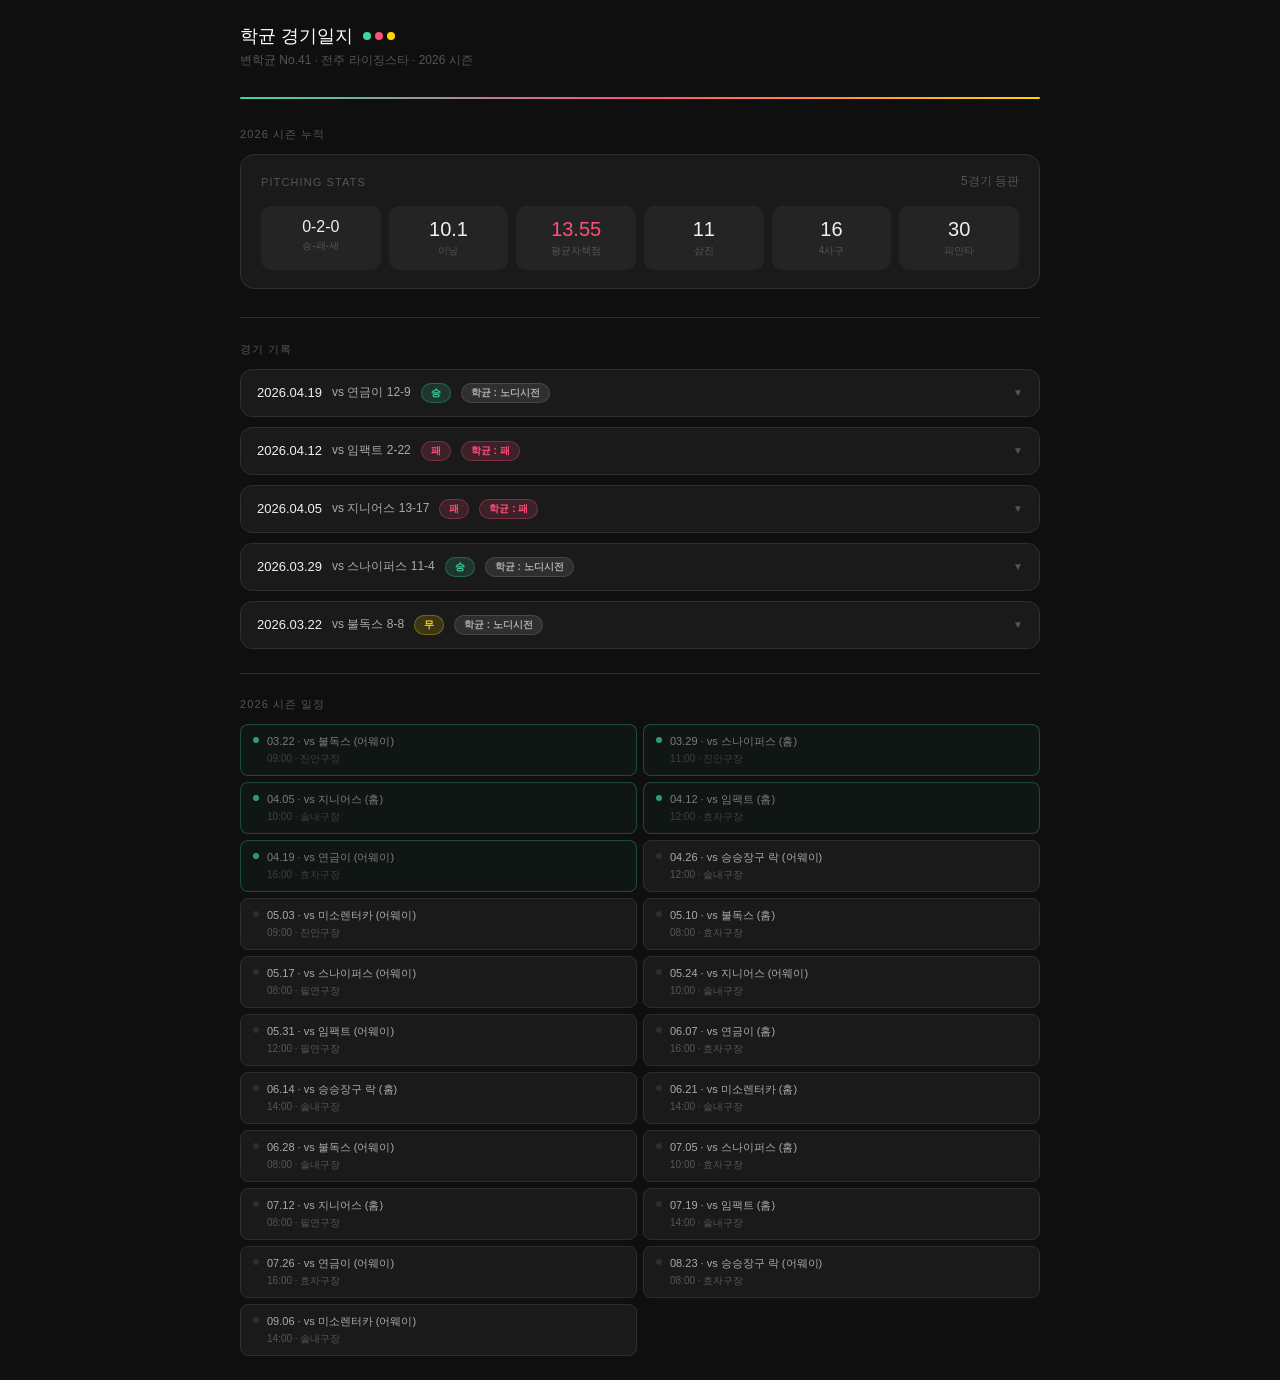
==== index.html @ 335d27fa "Add files via upload" ====
<!DOCTYPE html>
<html lang="ko">
<head>
<meta charset="UTF-8">
<meta name="viewport" content="width=device-width, initial-scale=1.0">
<title>학균 경기일지</title>
<style>
:root {
  --bg: #0f0f0f;
  --bg2: #1a1a1a;
  --bg3: #242424;
  --border: #2e2e2e;
  --text: #f0f0f0;
  --text2: #aaa;
  --text3: #555;
  --mint: #3DD6A3;
  --pink: #FF4F7B;
  --yellow: #FFD600;
  --white: #ffffff;
}
* { box-sizing: border-box; margin: 0; padding: 0; }
body { font-family: -apple-system, BlinkMacSystemFont, 'Apple SD Gothic Neo', sans-serif; background: var(--bg); color: var(--text); padding: 24px; }
.wrap { max-width: 800px; margin: 0 auto; }

.header { margin-bottom: 28px; }
.header-top { display: flex; align-items: center; gap: 10px; margin-bottom: 4px; }
h1 { font-size: 18px; font-weight: 500; color: var(--white); }
.logo-dot { display: flex; gap: 4px; }
.dot { width: 8px; height: 8px; border-radius: 50%; }
.dot-mint { background: var(--mint); }
.dot-pink { background: var(--pink); }
.dot-yellow { background: var(--yellow); }
.subtitle { font-size: 12px; color: var(--text3); }
.section-title { font-size: 11px; font-weight: 500; color: var(--text3); letter-spacing: 0.1em; margin-bottom: 12px; text-transform: uppercase; }

.season-box { background: var(--bg2); border: 0.5px solid var(--border); border-radius: 14px; padding: 18px 20px; margin-bottom: 28px; }
.season-top { display: flex; align-items: center; justify-content: space-between; margin-bottom: 16px; }
.season-label { font-size: 11px; font-weight: 500; color: var(--text3); letter-spacing: 0.1em; text-transform: uppercase; }
.season-games { font-size: 12px; color: var(--text3); }
.season-grid { display: grid; grid-template-columns: repeat(6, 1fr); gap: 8px; }
.season-item { text-align: center; background: var(--bg3); border-radius: 10px; padding: 12px 6px; }
.season-val { font-size: 20px; font-weight: 500; color: var(--text); }
.season-val.good { color: var(--mint); }
.season-val.bad { color: var(--pink); }
.season-val.neutral { color: var(--yellow); }
.season-lbl { font-size: 10px; color: var(--text3); margin-top: 3px; }

.game-card { border: 0.5px solid var(--border); border-radius: 12px; margin-bottom: 10px; overflow: hidden; background: var(--bg2); }
.game-header { display: flex; align-items: center; justify-content: space-between; padding: 13px 16px; cursor: pointer; user-select: none; }
.game-header:hover { background: var(--bg3); }
.game-meta { display: flex; align-items: center; gap: 10px; flex-wrap: wrap; }
.game-date { font-size: 13px; font-weight: 500; color: var(--text); }
.game-opponent { font-size: 12px; color: var(--text2); }
.badge { display: inline-block; font-size: 10px; font-weight: 600; padding: 2px 9px; border-radius: 20px; }
.badge-win { background: rgba(61,214,163,0.15); color: var(--mint); border: 0.5px solid rgba(61,214,163,0.3); }
.badge-lose { background: rgba(255,79,123,0.15); color: var(--pink); border: 0.5px solid rgba(255,79,123,0.3); }
.badge-draw { background: rgba(255,214,0,0.15); color: var(--yellow); border: 0.5px solid rgba(255,214,0,0.3); }
.badge-nd { background: rgba(170,170,170,0.15); color: var(--text2); border: 0.5px solid rgba(170,170,170,0.2); }
.chevron { font-size: 10px; color: var(--text3); transition: transform 0.2s; }
.chevron.open { transform: rotate(180deg); }
.game-body { padding: 14px 16px 16px; display: none; border-top: 0.5px solid var(--border); }
.game-body.open { display: block; }

.stat-grid { display: grid; grid-template-columns: repeat(5, 1fr); gap: 6px; margin-bottom: 12px; }
.stat-item { background: var(--bg3); border-radius: 8px; padding: 10px 6px; text-align: center; }
.stat-label { font-size: 10px; color: var(--text3); margin-bottom: 4px; }
.stat-value { font-size: 15px; font-weight: 500; color: var(--text); }
.stat-value.highlight { color: var(--mint); }
.stat-value.bad { color: var(--pink); }
.stat-value.neutral { color: var(--yellow); }
.stat-value.small { font-size: 12px; }

.feedback-row { display: grid; grid-template-columns: 1fr 1fr; gap: 8px; margin-bottom: 8px; }
.feedback-card { border: 0.5px solid var(--border); border-radius: 10px; padding: 12px 13px; background: var(--bg3); }
.feedback-title { font-size: 10px; font-weight: 500; color: var(--text3); margin-bottom: 8px; letter-spacing: 0.05em; text-transform: uppercase; }
.feedback-text { font-size: 12px; color: var(--text2); line-height: 1.8; }

/* 지난 피드백 확인 */
.review-card { border: 0.5px solid var(--border); border-radius: 10px; padding: 12px 13px; background: var(--bg3); margin-bottom: 8px; }
.review-item { margin-bottom: 12px; }
.review-item:last-child { margin-bottom: 0; }
.review-topic { font-size: 12px; font-weight: 500; color: var(--text); margin-bottom: 5px; }
.review-eval { display: flex; align-items: flex-start; gap: 7px; font-size: 12px; color: var(--text2); line-height: 1.7; }
.status-icon { display: inline-flex; align-items: center; justify-content: center; width: 16px; height: 16px; border-radius: 50%; font-size: 9px; font-weight: 700; flex-shrink: 0; margin-top: 1px; }
.status-O { background: rgba(61,214,163,0.2); color: var(--mint); border: 1px solid rgba(61,214,163,0.5); }
.status-T { background: rgba(255,214,0,0.2); color: var(--yellow); border: 1px solid rgba(255,214,0,0.5); }
.status-X { background: rgba(255,79,123,0.2); color: var(--pink); border: 1px solid rgba(255,79,123,0.5); }

/* 다음 경기 목표 */
.next-card { border: 0.5px solid rgba(61,214,163,0.4); border-radius: 10px; padding: 12px 13px; background: rgba(61,214,163,0.05); margin-top: 8px; }
.next-title { font-size: 10px; font-weight: 500; color: var(--mint); margin-bottom: 8px; letter-spacing: 0.05em; text-transform: uppercase; }
.next-item { display: flex; gap: 8px; font-size: 12px; color: var(--text2); line-height: 1.8; margin-bottom: 2px; }
.next-num { color: var(--mint); font-weight: 600; min-width: 16px; }

.schedule-grid { display: grid; grid-template-columns: repeat(2, 1fr); gap: 6px; }
.sched-item { display: flex; align-items: center; gap: 8px; padding: 9px 12px; border-radius: 8px; border: 0.5px solid var(--border); background: var(--bg2); }
.sched-item.done { border-color: rgba(61,214,163,0.4); background: rgba(61,214,163,0.05); opacity: 0.7; }
.sched-item.today { border-color: var(--mint); background: rgba(61,214,163,0.07); }
.sched-item.absent { border-color: rgba(255,79,123,0.4); background: rgba(255,79,123,0.04); opacity: 0.7; }
.sched-info { display: flex; flex-direction: column; gap: 3px; }
.sched-match { font-size: 11px; color: var(--text2); }
.sched-sub { font-size: 10px; color: var(--text3); }
.sched-dot { width: 6px; height: 6px; border-radius: 50%; background: var(--border); flex-shrink: 0; align-self: flex-start; margin-top: 3px; }
.sched-dot.done { background: var(--mint); }
.sched-dot.today { background: var(--mint); }
.sched-dot.absent { background: var(--pink); }

.divider { width: 100%; height: 0.5px; background: var(--border); margin: 24px 0; }
.accent-bar { height: 2px; background: linear-gradient(90deg, var(--mint), var(--pink), var(--yellow)); border-radius: 2px; margin-bottom: 28px; }
</style>
</head>
<body>
<div class="wrap">
  <div class="header">
    <div class="header-top">
      <h1>학균 경기일지</h1>
      <div class="logo-dot">
        <div class="dot dot-mint"></div>
        <div class="dot dot-pink"></div>
        <div class="dot dot-yellow"></div>
      </div>
    </div>
    <p class="subtitle">변학균 No.41 · 전주 라이징스타 · 2026 시즌</p>
  </div>

  <div class="accent-bar"></div>

  <div class="section-title">2026 시즌 누적</div>
  <div class="season-box">
    <div class="season-top">
      <span class="season-label">Pitching Stats</span>
      <span class="season-games" id="season-games-label"></span>
    </div>
    <div class="season-grid" id="season-stats"></div>
  </div>

  <div class="divider"></div>

  <div class="section-title">경기 기록</div>
  <div id="game-list"></div>

  <div class="divider"></div>

  <div class="section-title">2026 시즌 일정</div>
  <div class="schedule-grid" id="schedule"></div>
</div>

<script>
const GAMES = [
  {
    id: 1,
    date: '2026-03-22',
    opponent: '불독스',
    score: '8-8',
    teamResult: 'draw',
    decision: 'ND',
    inn: '1.1',
    outs: 4,
    pitch: 30,
    batters: 7,
    hit: 3, bb: 0, hbp: 0, so: 2, er: 3,
    feedback: '볼넷 0개 목표 달성. 직구 구위 팀/상대팀 모두 인정. 릴리즈 포인트 확신 오기 시작. 직구가 대부분 낮게 제구됨(낮은 몸쪽/바깥쪽). 같은 코스 반복으로 타자들 적응, 밀어쳐서 2루수/유격수 쪽 안타. 하이 패스트볼 필요. 체인지업 필요성(타자들이 앞에서 짧게 치는 패턴).',
    good: '볼넷 0개\n직구 구위 확인\n릴리즈 포인트 확신 시작',
    review: [
      {
        topic: '릴리즈 포인트 불안정 — 직구 위주로 제구 집중',
        status: 'T',
        eval: '볼넷 0개 달성, 릴리즈 포인트 확신 오기 시작. 다만 사이드~언더 높이가 아직 완전히 고정되진 않음. 계속 쌓아가는 중.'
      }
    ],
    next: [
      '하이 패스트볼 추가 — 낮은 코스와 섞어 타자 시선 흔들기',
      '서클체인지업 사이드암 버전 테스트 (목요일 캐치볼)',
      '릴리즈 포인트 일정하게 — 매 구 같은 팔 높이 유지',
    ]
  },
  {
    id: 2,
    date: '2026-03-29',
    opponent: '스나이퍼스',
    score: '11-4',
    teamResult: 'win',
    decision: 'ND',
    inn: '1.0',
    outs: 3,
    pitch: 15,
    batters: 4,
    hit: 0, bb: 0, hbp: 1, so: 2, er: 0,
    feedback: '팔꿈치 통증(3루 송구 후유증) + 악력 저하 상태에서 등판. 구속 저번보다 떨어짐. 제구가 원하는 대로 안 됐고 스트라이크 던지는 것 자체를 목표로 조정. 어깨가 일찍 열리며 서클체인지업 릴리즈가 흐트러짐 — 사구도 이 영향. 너클커브가 사이드암에서 스위퍼처럼 꺾이며 예상 밖으로 잘 들어감. 직구+너클커브 조합으로 헛스윙 유도. 직구/너클커브/서클체인지업 3구종만 잡히면 충분히 경쟁력 있다는 확인.',
    good: '무실점 (1이닝)\n삼진 2개\n너클커브 사이드암에서 스위퍼처럼 작동 확인\n하이 패스트볼 헛스윙 유도 성공',
    review: [
      {
        topic: '하이 패스트볼 추가 — 낮은 코스와 섞어 타자 시선 흔들기',
        status: 'O',
        eval: '의도+비의도 혼합이었지만 하이 패스트볼 몇 개에서 헛스윙 유도 성공. 효과 확인.'
      },
      {
        topic: '서클체인지업 사이드암 버전 테스트 (목요일 캐치볼)',
        status: 'T',
        eval: '금요일 캐치볼에서는 잘 됐으나 경기에서 어깨 열림으로 릴리즈 흐트러짐. 계속 개발 필요.'
      },
      {
        topic: '릴리즈 포인트 일정하게 — 매 구 같은 팔 높이 유지',
        status: 'X',
        eval: '팔꿈치 통증+악력 저하로 릴리즈 포인트 불안정. 컨디션 영향이 컸음.'
      }
    ],
    next: [
      '몸 상태 우선 — 팔꿈치/무릎 회복 확인 후 등판, 캐치볼 강도 조절',
      '너클커브 의도적으로 활용 — 직구와 조합, 스트라이크존 공략 집중',
      '서클체인지업 릴리즈 포인트 재정비 — 어깨 열림 잡고 공 끝까지 끌기',
      '사이드암 어깨 빨리 열리는거 잡는 운동 검색하기',
    ]
  }
  ,
  {
    id: 3,
    date: '2026-04-05',
    opponent: '지니어스',
    score: '13-17',
    teamResult: 'lose',
    decision: 'L',
    inn: '3.0',
    outs: 9,
    pitch: 93,
    batters: 21,
    hit: 11, bb: 3, hbp: 4, so: 2, er: 12,
    feedback: '왼무릎 통증으로 스트라이드 버팀이 안 되면서 몸이 빨리 열림 → 구위 저하 + 제구 붕괴. 수비 에러가 실제보다 적게 기록되어 자책 과다 산입. 공격이 빨리 끝나 쉬는 시간 부족으로 체력 회복 안 됨. 범타 유도형 투수로서 팀 수비력과의 구조적 불일치 확인. 영상으로 보니 밀어 던지는 느낌 — 모으기와 던지기가 뭉개짐. 장기적으로 구위/변화구 업그레이드 필요.',
    good: '1회 깔끔하게 막음\n체력 떨어지기 전 직구 제구 양호',
    review: [
      {
        topic: '몸 상태 우선 — 팔꿈치/무릎 회복 확인 후 등판, 캐치볼 강도 조절',
        status: 'T',
        eval: '확인 후 등판했으나 무릎 컨디션 불량. 일주일 간격이라 체크 자체의 의미는 제한적.'
      },
      {
        topic: '너클커브 의도적으로 활용 — 직구와 조합, 스트라이크존 공략 집중',
        status: 'T',
        eval: '초반엔 통했으나 중반 이후 악력 저하로 제구 불안정. 후반 활용 한계 확인.'
      },
      {
        topic: '서클체인지업 릴리즈 포인트 재정비 — 어깨 열림 잡고 공 끝까지 끌기',
        status: 'T',
        eval: '던지긴 했으나 3개 중 1개 정도만 만족. 악력 소모는 적었음.'
      },
      {
        topic: '사이드암 어깨 빨리 열리는거 잡는 운동 검색하기',
        status: 'T',
        eval: '찾아보는 중. 폼 방향(언더 vs 사이드) 고민과 연결됨.'
      }
    ],
    next: [
      '폼 정립 우선 — 사이드암 기반으로 동영상 참고해서 골반 회전 전달되는 폼 실험',
      '너클커브 악력 저하 대응 — 3회 이후 대체구종 또는 너클커브 그립 조정 실험',
      '서클체인지업 재시도 — 폼 어느정도 잡힌 후 릴리즈 재정비',
    ]
  },
  {
    id: 4,
    date: '2026-04-12',
    opponent: '임팩트',
    score: '2-22',
    teamResult: 'lose',
    decision: 'L',
    inn: '4.0',
    outs: 12,
    pitch: 77,
    batters: 28,
    hit: 11, bb: 4, hbp: 3, so: 2, er: 1,
    feedback: '처음부터 이길 생각 없이 폼과 공에 집중하는 것을 목표로 설정. 팔을 골반에 두고 골반 회전과 함께 나가도록 의식. 힘 빼고 던질수록 오히려 범타 유도 + 체력 유지 확인. 에러 10개로 실점 대부분 비자책. 후반부로 갈수록 수비도 안정되고 수월한 느낌까지 남. 영상으로 보니 여전히 언더에 가까운 폼 — 폼 정립이 최우선 과제임을 재확인.',
    good: '목표(폼/공 집중) 달성\n팔을 골반에 두고 골반 회전 전달 감각 일부 확인\n힘 빼고 던질수록 범타 유도 확인\n4이닝 버팀 (전 경기 3이닝에서 향상)\n자책 1 (실점 18 중)',
    review: [
      {
        topic: '폼 정립 우선 — 사이드암 기반으로 동영상 참고해서 골반 회전 전달되는 폼 실험',
        status: 'T',
        eval: '팔 각도 올리고 골반 회전 의식하며 던짐. 체력 소모 감소 확인. 아직 영상으론 언더에 가까워 계속 실험 필요.'
      },
      {
        topic: '너클커브 악력 저하 대응 — 3회 이후 대체구종 또는 너클커브 그립 조정 실험',
        status: 'T',
        eval: '초반 위력 확인, 3회부터 악력 저하로 동일한 한계 반복. 그립 조정 실험은 미실시.'
      },
      {
        topic: '서클체인지업 재시도 — 폼 어느정도 잡힌 후 릴리즈 재정비',
        status: 'X',
        eval: '던지지 못함. 폼 정립 후 재시도 예정.'
      }
    ],
    next: [
      '폼 정립 우선 — 사이드암 동영상 참고, 골반 회전 전달되는 폼 반복 실험 (캐치볼/불펜)',
      '너클커브 그립 조정 실험 — 악력 저하 시에도 쓸 수 있는 그립 찾기',
      '서클체인지업 재시도 — 폼 안정화 후 릴리즈 포인트 재정비',
    ]
  },
  {
    id: 5,
    date: '2026-04-19',
    opponent: '연금이',
    score: '12-9',
    teamResult: 'win',
    decision: 'ND',
    inn: '1.0',
    outs: 3,
    pitch: 36,
    batters: 9,
    hit: 5, bb: 1, hbp: 0, so: 3, er: 4,
    feedback: '불펜 구원. 오버핸드로 등판. 전력질주 후 즉시 마운드(무사만루) — 숨찬 상태에서 시작. 포수와 변화구 사인 조율 시간 없어 직구 위주로만 운영. 100% 힘으로 던지니 체인지업 밋밋하고 직구만 들어가면서 연속 안타 허용. 오버 오랜만이라 셋포지션 폼 무뎌짐(백스윙 커짐). 와인드업은 그나마 괜찮았음. 팔 컨디션 불량으로 팔로우스루 의식해야 나오는 상태. 이 시즌 방향 확정 — 선발은 오버, 불펜은 언더로 이원화.',
    good: '최악 조건(급등판+무사만루+숨참)에서 삼진 3개\n오버 기준 볼넷 1개 (제구 살아있음 확인)\n와인드업 폼 그나마 유지',
    review: [
      {
        topic: '폼 정립 우선 — 사이드암 동영상 참고, 골반 회전 전달되는 폼 반복 실험 (캐치볼/불펜)',
        status: 'X',
        eval: '사이드암 포기. 선발 오버/불펜 언더로 방향 전환.'
      },
      {
        topic: '너클커브 그립 조정 실험 — 악력 저하 시에도 쓸 수 있는 그립 찾기',
        status: 'X',
        eval: '사이드암 포기로 해당 없음. 방향 전환.'
      },
      {
        topic: '서클체인지업 재시도 — 폼 안정화 후 릴리즈 포인트 재정비',
        status: 'X',
        eval: '사이드암 기준이었으므로 해당 없음. 오버 기준으로 재접근 필요.'
      }
    ],
    next: [
      '오버(선발) — 서클체인지업 80% 강도로 낙폭/릴리즈 집중',
      '오버(선발) — 셋포지션 폼 정비 (백스윙 줄이기)',
      '언더(불펜) — 커브 하나로 직구 조합 운영 연습',
      '급등판 대비 — 포수와 사전 사인 조율 루틴 만들기',
    ]
  }
];

// status: 'upcoming'=예정, 'done'=참석, 'absent'=불참
const SCHEDULE = [
  { date: '2026-03-22', time: '09:00', venue: '진안구장', home: '불독스', away: '라이징스타', status: 'done' },
  { date: '2026-03-29', time: '11:00', venue: '진안구장', home: '라이징스타', away: '스나이퍼스', status: 'done' },
  { date: '2026-04-05', time: '10:00', venue: '솔내구장', home: '라이징스타', away: '지니어스', status: 'done' },
  { date: '2026-04-12', time: '12:00', venue: '효자구장', home: '라이징스타', away: '임팩트', status: 'done' },
  { date: '2026-04-19', time: '16:00', venue: '효자구장', home: '연금이', away: '라이징스타', status: 'done' },
  { date: '2026-04-26', time: '12:00', venue: '솔내구장', home: '승승장구 락', away: '라이징스타', status: 'upcoming' },
  { date: '2026-05-03', time: '09:00', venue: '진안구장', home: '미소렌터카', away: '라이징스타', status: 'upcoming' },
  { date: '2026-05-10', time: '08:00', venue: '효자구장', home: '라이징스타', away: '불독스', status: 'upcoming' },
  { date: '2026-05-17', time: '08:00', venue: '필연구장', home: '스나이퍼스', away: '라이징스타', status: 'upcoming' },
  { date: '2026-05-24', time: '10:00', venue: '솔내구장', home: '지니어스', away: '라이징스타', status: 'upcoming' },
  { date: '2026-05-31', time: '12:00', venue: '필연구장', home: '임팩트', away: '라이징스타', status: 'upcoming' },
  { date: '2026-06-07', time: '16:00', venue: '효자구장', home: '라이징스타', away: '연금이', status: 'upcoming' },
  { date: '2026-06-14', time: '14:00', venue: '솔내구장', home: '라이징스타', away: '승승장구 락', status: 'upcoming' },
  { date: '2026-06-21', time: '14:00', venue: '솔내구장', home: '라이징스타', away: '미소렌터카', status: 'upcoming' },
  { date: '2026-06-28', time: '08:00', venue: '솔내구장', home: '불독스', away: '라이징스타', status: 'upcoming' },
  { date: '2026-07-05', time: '10:00', venue: '효자구장', home: '라이징스타', away: '스나이퍼스', status: 'upcoming' },
  { date: '2026-07-12', time: '08:00', venue: '필연구장', home: '라이징스타', away: '지니어스', status: 'upcoming' },
  { date: '2026-07-19', time: '14:00', venue: '솔내구장', home: '라이징스타', away: '임팩트', status: 'upcoming' },
  { date: '2026-07-26', time: '16:00', venue: '효자구장', home: '연금이', away: '라이징스타', status: 'upcoming' },
  { date: '2026-08-23', time: '08:00', venue: '효자구장', home: '승승장구 락', away: '라이징스타', status: 'upcoming' },
  { date: '2026-09-06', time: '14:00', venue: '솔내구장', home: '미소렌터카', away: '라이징스타', status: 'upcoming' },
];

const TODAY = '2026-04-19';

function statusIcon(s) {
  const map = { O: ['O', 'O'], T: ['△', 'T'], X: ['✕', 'X'] };
  const [char, cls] = map[s] || ['?', 'X'];
  return `<span class="status-icon status-${s}">${char}</span>`;
}

function decisionBadge(d) {
  if (d === 'W') return '<span class="badge badge-win">학균 : 승</span>';
  if (d === 'L') return '<span class="badge badge-lose">학균 : 패</span>';
  if (d === 'S') return '<span class="badge badge-win">학균 : 세이브</span>';
  return '<span class="badge badge-nd">학균 : 노디시전</span>';
}

function decisionLabel(d) {
  if (d === 'W') return { text: '승', cls: 'highlight' };
  if (d === 'L') return { text: '패', cls: 'bad' };
  if (d === 'S') return { text: '세이브', cls: 'highlight' };
  return { text: '노디시전', cls: 'neutral small' };
}

function teamResultBadge(r) {
  if (r === 'win') return '<span class="badge badge-win">승</span>';
  if (r === 'lose') return '<span class="badge badge-lose">패</span>';
  return '<span class="badge badge-draw">무</span>';
}

function renderSeasonStats() {
  const totalOuts = GAMES.reduce((s, g) => s + (g.outs || 0), 0);
  const totalER = GAMES.reduce((s, g) => s + (g.er || 0), 0);
  const totalBB = GAMES.reduce((s, g) => s + (g.bb || 0) + (g.hbp || 0), 0);
  const totalSO = GAMES.reduce((s, g) => s + (g.so || 0), 0);
  const totalHit = GAMES.reduce((s, g) => s + (g.hit || 0), 0);
  const wins = GAMES.filter(g => g.decision === 'W').length;
  const losses = GAMES.filter(g => g.decision === 'L').length;
  const saves = GAMES.filter(g => g.decision === 'S').length;

  const innVal = totalOuts / 3;
  const era = innVal > 0 ? (totalER / innVal * 7).toFixed(2) : '-';
  const innFmt = `${Math.floor(totalOuts / 3)}.${totalOuts % 3}`;

  document.getElementById('season-games-label').textContent = `${GAMES.length}경기 등판`;
  document.getElementById('season-stats').innerHTML = `
    <div class="season-item">
      <div class="season-val" style="font-size:16px;">${wins}-${losses}-${saves}</div>
      <div class="season-lbl">승-패-세</div>
    </div>
    <div class="season-item">
      <div class="season-val">${innFmt}</div>
      <div class="season-lbl">이닝</div>
    </div>
    <div class="season-item">
      <div class="season-val ${parseFloat(era) <= 5 ? 'good' : parseFloat(era) <= 8 ? 'neutral' : 'bad'}">${era}</div>
      <div class="season-lbl">평균자책점</div>
    </div>
    <div class="season-item">
      <div class="season-val">${totalSO}</div>
      <div class="season-lbl">삼진</div>
    </div>
    <div class="season-item">
      <div class="season-val">${totalBB}</div>
      <div class="season-lbl">4사구</div>
    </div>
    <div class="season-item">
      <div class="season-val">${totalHit}</div>
      <div class="season-lbl">피안타</div>
    </div>
  `;
}

function formatDate(d) {
  const dt = new Date(d + 'T00:00:00');
  return `${dt.getFullYear()}.${String(dt.getMonth()+1).padStart(2,'0')}.${String(dt.getDate()).padStart(2,'0')}`;
}

function renderReview(review) {
  if (!review || review.length === 0) return '';
  const items = review.map(r => `
    <div class="review-item">
      <div class="review-topic">${r.topic}</div>
      <div class="review-eval">${statusIcon(r.status)}<span>${r.eval}</span></div>
    </div>
  `).join('');
  return `
    <div class="review-card">
      <div class="feedback-title">🔍 지난 피드백 확인</div>
      ${items}
    </div>
  `;
}

function renderNext(next) {
  if (!next || next.length === 0) return '';
  const items = next.map((n, i) => `
    <div class="next-item">
      <span class="next-num">${i + 1}.</span>
      <span>${n}</span>
    </div>
  `).join('');
  return `
    <div class="next-card">
      <div class="next-title">▶ 다음 경기 목표</div>
      ${items}
    </div>
  `;
}

function renderGames() {
  const list = document.getElementById('game-list');
  list.innerHTML = [...GAMES].reverse().map(g => {
    const dl = decisionLabel(g.decision);
    return `
    <div class="game-card">
      <div class="game-header" onclick="toggleCard(${g.id})">
        <div class="game-meta">
          <span class="game-date">${formatDate(g.date)}</span>
          <span class="game-opponent">vs ${g.opponent} ${g.score}</span>
          ${teamResultBadge(g.teamResult)}
          ${decisionBadge(g.decision)}
        </div>
        <span class="chevron" id="chev-${g.id}">▼</span>
      </div>
      <div class="game-body" id="body-${g.id}">
        <div class="stat-grid">
          <div class="stat-item"><div class="stat-label">팀</div><div class="stat-value ${dl.cls === 'highlight' ? '' : dl.cls}">${teamResultBadge(g.teamResult)}</div></div>
          <div class="stat-item"><div class="stat-label">학균</div><div class="stat-value ${dl.cls}">${dl.text}</div></div>
          <div class="stat-item"><div class="stat-label">이닝</div><div class="stat-value">${g.inn}</div></div>
          <div class="stat-item"><div class="stat-label">투구수</div><div class="stat-value">${g.pitch ?? '-'}</div></div>
          <div class="stat-item"><div class="stat-label">상대타자</div><div class="stat-value">${g.batters ?? '-'}</div></div>
          <div class="stat-item"><div class="stat-label">피안타</div><div class="stat-value ${(g.hit||0) >= 6 ? 'bad' : ''}">${g.hit ?? '-'}</div></div>
          <div class="stat-item"><div class="stat-label">볼넷</div><div class="stat-value ${g.bb === 0 ? 'highlight' : (g.bb||0) >= 3 ? 'bad' : ''}">${g.bb ?? '-'}</div></div>
          <div class="stat-item"><div class="stat-label">사구</div><div class="stat-value ${(g.hbp||0) === 0 ? 'highlight' : (g.hbp||0) >= 3 ? 'bad' : ''}">${g.hbp ?? '-'}</div></div>
          <div class="stat-item"><div class="stat-label">삼진</div><div class="stat-value ${(g.so||0) >= 3 ? 'highlight' : ''}">${g.so ?? '-'}</div></div>
          <div class="stat-item"><div class="stat-label">자책</div><div class="stat-value ${(g.er||0) <= 3 ? 'highlight' : (g.er||0) <= 6 ? 'neutral' : 'bad'}">${g.er ?? '-'}</div></div>
        </div>
        <div class="feedback-row">
          <div class="feedback-card">
            <div class="feedback-title">✓ 잘된 점</div>
            <div class="feedback-text">${(g.good||'').split('\n').filter(Boolean).join('<br>') || '-'}</div>
          </div>
          <div class="feedback-card">
            <div class="feedback-title">📝 피드백</div>
            <div class="feedback-text">${g.feedback || '-'}</div>
          </div>
        </div>
        ${renderReview(g.review)}
        ${renderNext(g.next)}
      </div>
    </div>
  `}).join('');
}

function toggleCard(id) {
  document.getElementById(`body-${id}`).classList.toggle('open');
  document.getElementById(`chev-${id}`).classList.toggle('open');
}

function renderSchedule() {
  const el = document.getElementById('schedule');
  el.innerHTML = SCHEDULE.map(s => {
    const isToday = s.date === TODAY;
    let cls = '';
    let dotCls = '';
    if (s.status === 'absent') { cls = 'absent'; dotCls = 'absent'; }
    else if (s.status === 'done') { cls = 'done'; dotCls = 'done'; }
    else if (isToday) { cls = 'today'; dotCls = 'today'; }
    const d = new Date(s.date + 'T00:00:00');
    const dateStr = `${String(d.getMonth()+1).padStart(2,'0')}.${String(d.getDate()).padStart(2,'0')}`;
    const isHome = s.home === '라이징스타';
    const opponent = isHome ? s.away : s.home;
    const homeAway = isHome ? '홈' : '어웨이';
    return `<div class="sched-item ${cls}">
      <div class="sched-dot ${dotCls}"></div>
      <div class="sched-info">
        <span class="sched-match">${dateStr} · vs ${opponent} (${homeAway})</span>
        <span class="sched-sub">${s.time} · ${s.venue}</span>
      </div>
    </div>`;
  }).join('');
}

renderSeasonStats();
renderGames();
renderSchedule();
</script>
</body>
</html>
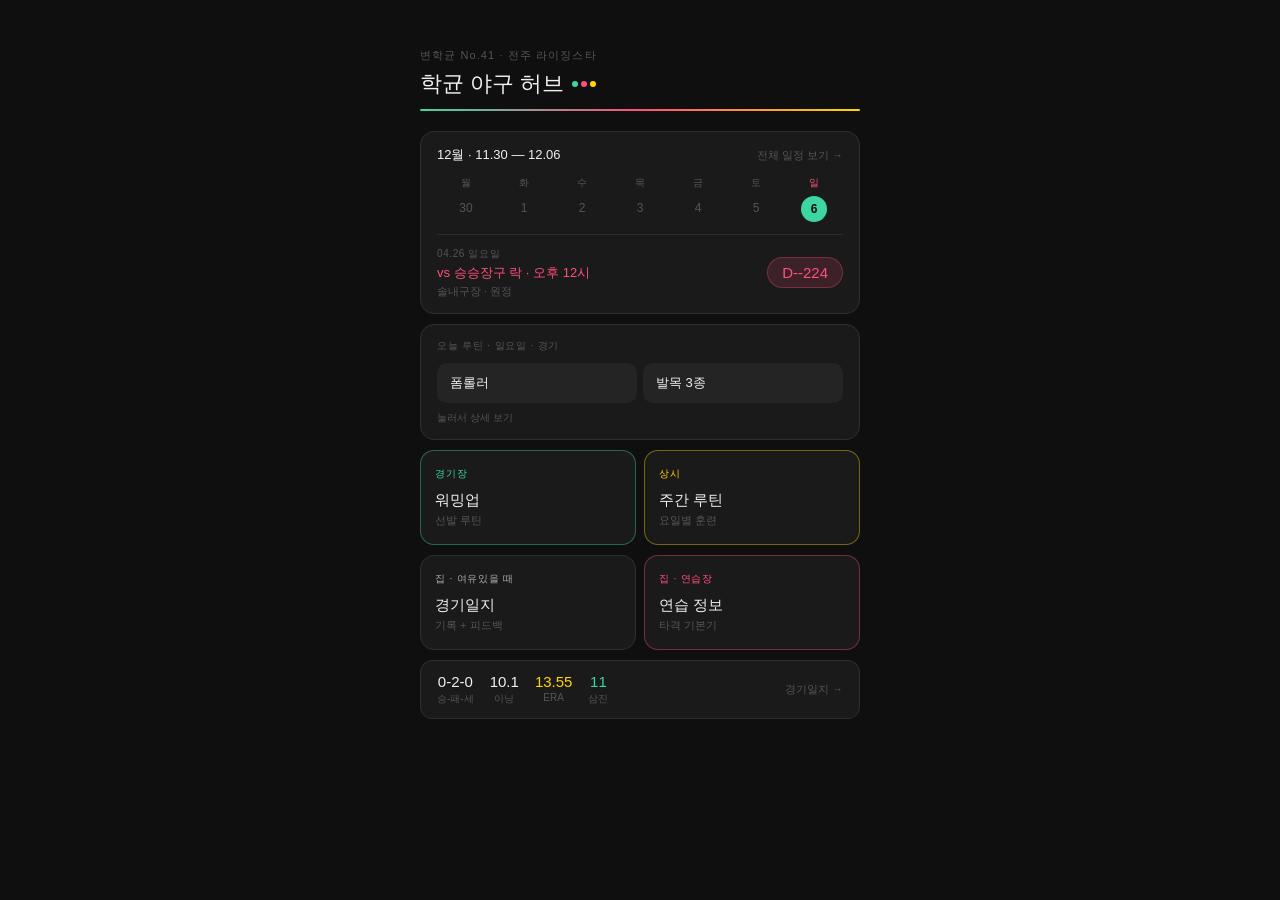
==== commit efed9261: "Add files via upload" ====
--- a/index.html
+++ b/index.html
@@ -2,8 +2,8 @@
 <html lang="ko">
 <head>
 <meta charset="UTF-8">
-<meta name="viewport" content="width=device-width, initial-scale=1.0">
-<title>학균 경기일지</title>
+<meta name="viewport" content="width=device-width, initial-scale=1.0, maximum-scale=1.0">
+<title>학균 야구 허브</title>
 <style>
 :root {
   --bg: #0f0f0f;
@@ -16,393 +16,372 @@
   --mint: #3DD6A3;
   --pink: #FF4F7B;
   --yellow: #FFD600;
-  --white: #ffffff;
 }
 * { box-sizing: border-box; margin: 0; padding: 0; }
-body { font-family: -apple-system, BlinkMacSystemFont, 'Apple SD Gothic Neo', sans-serif; background: var(--bg); color: var(--text); padding: 24px; }
-.wrap { max-width: 800px; margin: 0 auto; }
-
-.header { margin-bottom: 28px; }
-.header-top { display: flex; align-items: center; gap: 10px; margin-bottom: 4px; }
-h1 { font-size: 18px; font-weight: 500; color: var(--white); }
-.logo-dot { display: flex; gap: 4px; }
-.dot { width: 8px; height: 8px; border-radius: 50%; }
+body {
+  font-family: -apple-system, BlinkMacSystemFont, 'Apple SD Gothic Neo', sans-serif;
+  background: var(--bg);
+  color: var(--text);
+  min-height: 100vh;
+  padding: 48px 20px 40px;
+  max-width: 480px;
+  margin: 0 auto;
+}
+
+/* 헤더 */
+.header { margin-bottom: 20px; }
+.subtitle { font-size: 11px; color: var(--text3); letter-spacing: 0.1em; margin-bottom: 6px; }
+.title-row { display: flex; align-items: center; gap: 8px; margin-bottom: 10px; }
+.title { font-size: 22px; font-weight: 500; color: var(--text); }
+.dots { display: flex; gap: 3px; align-items: center; }
+.dot { width: 6px; height: 6px; border-radius: 50%; }
 .dot-mint { background: var(--mint); }
 .dot-pink { background: var(--pink); }
 .dot-yellow { background: var(--yellow); }
-.subtitle { font-size: 12px; color: var(--text3); }
-.section-title { font-size: 11px; font-weight: 500; color: var(--text3); letter-spacing: 0.1em; margin-bottom: 12px; text-transform: uppercase; }
-
-.season-box { background: var(--bg2); border: 0.5px solid var(--border); border-radius: 14px; padding: 18px 20px; margin-bottom: 28px; }
-.season-top { display: flex; align-items: center; justify-content: space-between; margin-bottom: 16px; }
-.season-label { font-size: 11px; font-weight: 500; color: var(--text3); letter-spacing: 0.1em; text-transform: uppercase; }
-.season-games { font-size: 12px; color: var(--text3); }
-.season-grid { display: grid; grid-template-columns: repeat(6, 1fr); gap: 8px; }
-.season-item { text-align: center; background: var(--bg3); border-radius: 10px; padding: 12px 6px; }
-.season-val { font-size: 20px; font-weight: 500; color: var(--text); }
-.season-val.good { color: var(--mint); }
-.season-val.bad { color: var(--pink); }
-.season-val.neutral { color: var(--yellow); }
-.season-lbl { font-size: 10px; color: var(--text3); margin-top: 3px; }
-
-.game-card { border: 0.5px solid var(--border); border-radius: 12px; margin-bottom: 10px; overflow: hidden; background: var(--bg2); }
-.game-header { display: flex; align-items: center; justify-content: space-between; padding: 13px 16px; cursor: pointer; user-select: none; }
-.game-header:hover { background: var(--bg3); }
-.game-meta { display: flex; align-items: center; gap: 10px; flex-wrap: wrap; }
-.game-date { font-size: 13px; font-weight: 500; color: var(--text); }
-.game-opponent { font-size: 12px; color: var(--text2); }
-.badge { display: inline-block; font-size: 10px; font-weight: 600; padding: 2px 9px; border-radius: 20px; }
-.badge-win { background: rgba(61,214,163,0.15); color: var(--mint); border: 0.5px solid rgba(61,214,163,0.3); }
-.badge-lose { background: rgba(255,79,123,0.15); color: var(--pink); border: 0.5px solid rgba(255,79,123,0.3); }
-.badge-draw { background: rgba(255,214,0,0.15); color: var(--yellow); border: 0.5px solid rgba(255,214,0,0.3); }
-.badge-nd { background: rgba(170,170,170,0.15); color: var(--text2); border: 0.5px solid rgba(170,170,170,0.2); }
-.chevron { font-size: 10px; color: var(--text3); transition: transform 0.2s; }
-.chevron.open { transform: rotate(180deg); }
-.game-body { padding: 14px 16px 16px; display: none; border-top: 0.5px solid var(--border); }
-.game-body.open { display: block; }
-
-.stat-grid { display: grid; grid-template-columns: repeat(5, 1fr); gap: 6px; margin-bottom: 12px; }
-.stat-item { background: var(--bg3); border-radius: 8px; padding: 10px 6px; text-align: center; }
-.stat-label { font-size: 10px; color: var(--text3); margin-bottom: 4px; }
-.stat-value { font-size: 15px; font-weight: 500; color: var(--text); }
-.stat-value.highlight { color: var(--mint); }
-.stat-value.bad { color: var(--pink); }
-.stat-value.neutral { color: var(--yellow); }
-.stat-value.small { font-size: 12px; }
-
-.feedback-row { display: grid; grid-template-columns: 1fr 1fr; gap: 8px; margin-bottom: 8px; }
-.feedback-card { border: 0.5px solid var(--border); border-radius: 10px; padding: 12px 13px; background: var(--bg3); }
-.feedback-title { font-size: 10px; font-weight: 500; color: var(--text3); margin-bottom: 8px; letter-spacing: 0.05em; text-transform: uppercase; }
-.feedback-text { font-size: 12px; color: var(--text2); line-height: 1.8; }
-
-/* 지난 피드백 확인 */
-.review-card { border: 0.5px solid var(--border); border-radius: 10px; padding: 12px 13px; background: var(--bg3); margin-bottom: 8px; }
-.review-item { margin-bottom: 12px; }
-.review-item:last-child { margin-bottom: 0; }
-.review-topic { font-size: 12px; font-weight: 500; color: var(--text); margin-bottom: 5px; }
-.review-eval { display: flex; align-items: flex-start; gap: 7px; font-size: 12px; color: var(--text2); line-height: 1.7; }
-.status-icon { display: inline-flex; align-items: center; justify-content: center; width: 16px; height: 16px; border-radius: 50%; font-size: 9px; font-weight: 700; flex-shrink: 0; margin-top: 1px; }
-.status-O { background: rgba(61,214,163,0.2); color: var(--mint); border: 1px solid rgba(61,214,163,0.5); }
-.status-T { background: rgba(255,214,0,0.2); color: var(--yellow); border: 1px solid rgba(255,214,0,0.5); }
-.status-X { background: rgba(255,79,123,0.2); color: var(--pink); border: 1px solid rgba(255,79,123,0.5); }
-
-/* 다음 경기 목표 */
-.next-card { border: 0.5px solid rgba(61,214,163,0.4); border-radius: 10px; padding: 12px 13px; background: rgba(61,214,163,0.05); margin-top: 8px; }
-.next-title { font-size: 10px; font-weight: 500; color: var(--mint); margin-bottom: 8px; letter-spacing: 0.05em; text-transform: uppercase; }
-.next-item { display: flex; gap: 8px; font-size: 12px; color: var(--text2); line-height: 1.8; margin-bottom: 2px; }
-.next-num { color: var(--mint); font-weight: 600; min-width: 16px; }
-
-.schedule-grid { display: grid; grid-template-columns: repeat(2, 1fr); gap: 6px; }
-.sched-item { display: flex; align-items: center; gap: 8px; padding: 9px 12px; border-radius: 8px; border: 0.5px solid var(--border); background: var(--bg2); }
-.sched-item.done { border-color: rgba(61,214,163,0.4); background: rgba(61,214,163,0.05); opacity: 0.7; }
-.sched-item.today { border-color: var(--mint); background: rgba(61,214,163,0.07); }
-.sched-item.absent { border-color: rgba(255,79,123,0.4); background: rgba(255,79,123,0.04); opacity: 0.7; }
-.sched-info { display: flex; flex-direction: column; gap: 3px; }
-.sched-match { font-size: 11px; color: var(--text2); }
-.sched-sub { font-size: 10px; color: var(--text3); }
-.sched-dot { width: 6px; height: 6px; border-radius: 50%; background: var(--border); flex-shrink: 0; align-self: flex-start; margin-top: 3px; }
-.sched-dot.done { background: var(--mint); }
-.sched-dot.today { background: var(--mint); }
-.sched-dot.absent { background: var(--pink); }
-
-.divider { width: 100%; height: 0.5px; background: var(--border); margin: 24px 0; }
-.accent-bar { height: 2px; background: linear-gradient(90deg, var(--mint), var(--pink), var(--yellow)); border-radius: 2px; margin-bottom: 28px; }
+.gradient-bar { height: 2px; background: linear-gradient(90deg, var(--mint), var(--pink), var(--yellow)); border-radius: 2px; }
+
+/* 카드 공통 */
+.card { background: var(--bg2); border: 0.5px solid var(--border); border-radius: 14px; padding: 14px 16px; margin-bottom: 10px; }
+
+/* 달력 카드 */
+.cal-header { display: flex; justify-content: space-between; align-items: center; margin-bottom: 12px; }
+.cal-title { font-size: 13px; font-weight: 500; color: var(--text); }
+.cal-link { font-size: 11px; color: var(--text3); cursor: pointer; text-decoration: none; }
+.cal-link:hover { color: var(--text2); }
+.cal-days-label { display: grid; grid-template-columns: repeat(7, 1fr); text-align: center; margin-bottom: 6px; }
+.cal-days-label span { font-size: 10px; color: var(--text3); }
+.cal-days-label span.sun { color: var(--pink); }
+.cal-days { display: grid; grid-template-columns: repeat(7, 1fr); text-align: center; }
+.cal-day { font-size: 12px; color: var(--text3); padding: 5px 0; }
+.cal-day.today {
+  background: var(--mint);
+  color: #0f0f0f;
+  font-weight: 600;
+  border-radius: 50%;
+  width: 26px;
+  height: 26px;
+  display: flex;
+  align-items: center;
+  justify-content: center;
+  margin: 0 auto;
+}
+.cal-day.game-day {
+  border: 1.5px solid var(--pink);
+  color: var(--pink);
+  font-weight: 600;
+  border-radius: 50%;
+  width: 26px;
+  height: 26px;
+  display: flex;
+  align-items: center;
+  justify-content: center;
+  margin: 0 auto;
+}
+.cal-divider { height: 0.5px; background: var(--border); margin: 12px 0; }
+.next-game { display: flex; justify-content: space-between; align-items: center; }
+.next-game-info { }
+.next-game-label { font-size: 10px; color: var(--text3); letter-spacing: 0.06em; margin-bottom: 3px; }
+.next-game-main { font-size: 13px; font-weight: 500; color: var(--pink); margin-bottom: 2px; }
+.next-game-sub { font-size: 11px; color: var(--text3); }
+.dday-badge {
+  background: rgba(255,79,123,0.15);
+  border: 0.5px solid rgba(255,79,123,0.3);
+  border-radius: 20px;
+  padding: 6px 14px;
+  font-size: 15px;
+  font-weight: 500;
+  color: var(--pink);
+}
+
+/* 오늘 루틴 */
+.routine-label { font-size: 10px; color: var(--text3); letter-spacing: 0.08em; margin-bottom: 10px; }
+.routine-grid { display: grid; grid-template-columns: 1fr 1fr; gap: 6px; }
+.routine-item {
+  background: var(--bg3);
+  border-radius: 10px;
+  padding: 10px 12px;
+  cursor: pointer;
+  transition: background 0.15s;
+  border: 0.5px solid transparent;
+}
+.routine-item:hover { border-color: rgba(61,214,163,0.3); }
+.routine-item p { font-size: 13px; color: var(--text); margin: 0; }
+.routine-hint { font-size: 10px; color: var(--text3); margin-top: 8px; }
+
+/* 메뉴 */
+.menu-grid { display: grid; grid-template-columns: 1fr 1fr; gap: 8px; margin-bottom: 10px; }
+.menu-card {
+  background: var(--bg2);
+  border: 0.5px solid var(--border);
+  border-radius: 14px;
+  padding: 16px 14px;
+  cursor: pointer;
+  text-decoration: none;
+  display: block;
+  transition: background 0.15s;
+}
+.menu-card:hover { background: var(--bg3); }
+.menu-card.mint { border-color: rgba(61,214,163,0.4); }
+.menu-card.yellow { border-color: rgba(255,214,0,0.4); }
+.menu-card.gray { border-color: var(--border); }
+.menu-card.pink { border-color: rgba(255,79,123,0.4); }
+.menu-tag { font-size: 10px; letter-spacing: 0.08em; margin-bottom: 10px; }
+.menu-tag.mint { color: var(--mint); }
+.menu-tag.yellow { color: var(--yellow); }
+.menu-tag.gray { color: var(--text2); }
+.menu-tag.pink { color: var(--pink); }
+.menu-name { font-size: 15px; font-weight: 500; color: var(--text); margin-bottom: 3px; }
+.menu-desc { font-size: 11px; color: var(--text3); }
+
+/* 시즌 요약 */
+.season-card {
+  background: var(--bg2);
+  border: 0.5px solid var(--border);
+  border-radius: 12px;
+  padding: 12px 16px;
+  display: flex;
+  justify-content: space-between;
+  align-items: center;
+  cursor: pointer;
+  text-decoration: none;
+}
+.season-card:hover { background: var(--bg3); }
+.season-stats { display: flex; gap: 16px; }
+.season-item { text-align: center; }
+.season-val { font-size: 15px; font-weight: 500; color: var(--text); }
+.season-val.mint { color: var(--mint); }
+.season-val.yellow { color: var(--yellow); }
+.season-lbl { font-size: 10px; color: var(--text3); margin-top: 2px; }
+.season-link { font-size: 11px; color: var(--text3); }
+
+/* 팝업 */
+.popup-overlay {
+  display: none;
+  position: fixed;
+  top: 0; left: 0;
+  width: 100%; height: 100%;
+  background: rgba(0,0,0,0.75);
+  align-items: center;
+  justify-content: center;
+  z-index: 999;
+}
+.popup-overlay.open { display: flex; }
+.popup-box {
+  background: var(--bg2);
+  border: 0.5px solid var(--border);
+  border-radius: 16px;
+  padding: 20px;
+  width: 280px;
+  max-width: 90vw;
+}
+.popup-name { font-size: 15px; font-weight: 500; color: var(--text); margin-bottom: 4px; }
+.popup-sets { font-size: 12px; color: var(--mint); margin-bottom: 14px; }
+.popup-points { display: flex; flex-direction: column; gap: 7px; margin-bottom: 16px; }
+.popup-point { display: flex; gap: 8px; align-items: flex-start; }
+.popup-dot { width: 4px; height: 4px; border-radius: 50%; background: var(--mint); margin-top: 6px; flex-shrink: 0; }
+.popup-point p { font-size: 12px; color: var(--text2); line-height: 1.6; margin: 0; }
+.popup-close { text-align: center; cursor: pointer; font-size: 12px; color: var(--text3); }
 </style>
 </head>
 <body>
-<div class="wrap">
-  <div class="header">
-    <div class="header-top">
-      <h1>학균 경기일지</h1>
-      <div class="logo-dot">
-        <div class="dot dot-mint"></div>
-        <div class="dot dot-pink"></div>
-        <div class="dot dot-yellow"></div>
-      </div>
-    </div>
-    <p class="subtitle">변학균 No.41 · 전주 라이징스타 · 2026 시즌</p>
+
+<div class="header">
+  <p class="subtitle">변학균 No.41 · 전주 라이징스타</p>
+  <div class="title-row">
+    <h1 class="title">학균 야구 허브</h1>
+    <div class="dots">
+      <div class="dot dot-mint"></div>
+      <div class="dot dot-pink"></div>
+      <div class="dot dot-yellow"></div>
+    </div>
   </div>
-
-  <div class="accent-bar"></div>
-
-  <div class="section-title">2026 시즌 누적</div>
-  <div class="season-box">
-    <div class="season-top">
-      <span class="season-label">Pitching Stats</span>
-      <span class="season-games" id="season-games-label"></span>
-    </div>
-    <div class="season-grid" id="season-stats"></div>
+  <div class="gradient-bar"></div>
+</div>
+
+<!-- 달력 카드 -->
+<div class="card" id="cal-card">
+  <div class="cal-header">
+    <span class="cal-title" id="cal-title"></span>
+    <a class="cal-link" href="schedule.html">전체 일정 보기 →</a>
   </div>
-
-  <div class="divider"></div>
-
-  <div class="section-title">경기 기록</div>
-  <div id="game-list"></div>
-
-  <div class="divider"></div>
-
-  <div class="section-title">2026 시즌 일정</div>
-  <div class="schedule-grid" id="schedule"></div>
+  <div class="cal-days-label">
+    <span>월</span><span>화</span><span>수</span><span>목</span><span>금</span><span>토</span><span class="sun">일</span>
+  </div>
+  <div class="cal-days" id="cal-days"></div>
+  <div class="cal-divider"></div>
+  <div class="next-game">
+    <div class="next-game-info">
+      <p class="next-game-label" id="next-label"></p>
+      <p class="next-game-main" id="next-main"></p>
+      <p class="next-game-sub" id="next-sub"></p>
+    </div>
+    <div class="dday-badge" id="dday-badge"></div>
+  </div>
+</div>
+
+<!-- 오늘 루틴 -->
+<div class="card" id="routine-card">
+  <p class="routine-label" id="routine-label"></p>
+  <div class="routine-grid" id="routine-grid"></div>
+  <p class="routine-hint">눌러서 상세 보기</p>
+</div>
+
+<!-- 메뉴 -->
+<div class="menu-grid">
+  <a class="menu-card mint" href="warmup.html">
+    <p class="menu-tag mint">경기장</p>
+    <p class="menu-name">워밍업</p>
+    <p class="menu-desc">선발 루틴</p>
+  </a>
+  <a class="menu-card yellow" href="weekly.html">
+    <p class="menu-tag yellow">상시</p>
+    <p class="menu-name">주간 루틴</p>
+    <p class="menu-desc">요일별 훈련</p>
+  </a>
+</div>
+<div class="menu-grid">
+  <a class="menu-card gray" href="gamelog.html">
+    <p class="menu-tag gray">집 · 여유있을 때</p>
+    <p class="menu-name">경기일지</p>
+    <p class="menu-desc">기록 + 피드백</p>
+  </a>
+  <a class="menu-card pink" href="training.html">
+    <p class="menu-tag pink">집 · 연습장</p>
+    <p class="menu-name">연습 정보</p>
+    <p class="menu-desc">타격 기본기</p>
+  </a>
+</div>
+
+<!-- 시즌 요약 -->
+<a class="season-card" href="gamelog.html" id="season-card">
+  <div class="season-stats" id="season-stats"></div>
+  <span class="season-link">경기일지 →</span>
+</a>
+
+<!-- 팝업 -->
+<div class="popup-overlay" id="popup" onclick="closePopup(event)">
+  <div class="popup-box">
+    <p class="popup-name" id="popup-name"></p>
+    <p class="popup-sets" id="popup-sets"></p>
+    <div class="popup-points" id="popup-points"></div>
+    <p class="popup-close" onclick="document.getElementById('popup').classList.remove('open')">닫기</p>
+  </div>
 </div>
 
 <script>
-const GAMES = [
-  {
-    id: 1,
-    date: '2026-03-22',
-    opponent: '불독스',
-    score: '8-8',
-    teamResult: 'draw',
-    decision: 'ND',
-    inn: '1.1',
-    outs: 4,
-    pitch: 30,
-    batters: 7,
-    hit: 3, bb: 0, hbp: 0, so: 2, er: 3,
-    feedback: '볼넷 0개 목표 달성. 직구 구위 팀/상대팀 모두 인정. 릴리즈 포인트 확신 오기 시작. 직구가 대부분 낮게 제구됨(낮은 몸쪽/바깥쪽). 같은 코스 반복으로 타자들 적응, 밀어쳐서 2루수/유격수 쪽 안타. 하이 패스트볼 필요. 체인지업 필요성(타자들이 앞에서 짧게 치는 패턴).',
-    good: '볼넷 0개\n직구 구위 확인\n릴리즈 포인트 확신 시작',
-    review: [
-      {
-        topic: '릴리즈 포인트 불안정 — 직구 위주로 제구 집중',
-        status: 'T',
-        eval: '볼넷 0개 달성, 릴리즈 포인트 확신 오기 시작. 다만 사이드~언더 높이가 아직 완전히 고정되진 않음. 계속 쌓아가는 중.'
-      }
-    ],
-    next: [
-      '하이 패스트볼 추가 — 낮은 코스와 섞어 타자 시선 흔들기',
-      '서클체인지업 사이드암 버전 테스트 (목요일 캐치볼)',
-      '릴리즈 포인트 일정하게 — 매 구 같은 팔 높이 유지',
-    ]
-  },
-  {
-    id: 2,
-    date: '2026-03-29',
-    opponent: '스나이퍼스',
-    score: '11-4',
-    teamResult: 'win',
-    decision: 'ND',
-    inn: '1.0',
-    outs: 3,
-    pitch: 15,
-    batters: 4,
-    hit: 0, bb: 0, hbp: 1, so: 2, er: 0,
-    feedback: '팔꿈치 통증(3루 송구 후유증) + 악력 저하 상태에서 등판. 구속 저번보다 떨어짐. 제구가 원하는 대로 안 됐고 스트라이크 던지는 것 자체를 목표로 조정. 어깨가 일찍 열리며 서클체인지업 릴리즈가 흐트러짐 — 사구도 이 영향. 너클커브가 사이드암에서 스위퍼처럼 꺾이며 예상 밖으로 잘 들어감. 직구+너클커브 조합으로 헛스윙 유도. 직구/너클커브/서클체인지업 3구종만 잡히면 충분히 경쟁력 있다는 확인.',
-    good: '무실점 (1이닝)\n삼진 2개\n너클커브 사이드암에서 스위퍼처럼 작동 확인\n하이 패스트볼 헛스윙 유도 성공',
-    review: [
-      {
-        topic: '하이 패스트볼 추가 — 낮은 코스와 섞어 타자 시선 흔들기',
-        status: 'O',
-        eval: '의도+비의도 혼합이었지만 하이 패스트볼 몇 개에서 헛스윙 유도 성공. 효과 확인.'
-      },
-      {
-        topic: '서클체인지업 사이드암 버전 테스트 (목요일 캐치볼)',
-        status: 'T',
-        eval: '금요일 캐치볼에서는 잘 됐으나 경기에서 어깨 열림으로 릴리즈 흐트러짐. 계속 개발 필요.'
-      },
-      {
-        topic: '릴리즈 포인트 일정하게 — 매 구 같은 팔 높이 유지',
-        status: 'X',
-        eval: '팔꿈치 통증+악력 저하로 릴리즈 포인트 불안정. 컨디션 영향이 컸음.'
-      }
-    ],
-    next: [
-      '몸 상태 우선 — 팔꿈치/무릎 회복 확인 후 등판, 캐치볼 강도 조절',
-      '너클커브 의도적으로 활용 — 직구와 조합, 스트라이크존 공략 집중',
-      '서클체인지업 릴리즈 포인트 재정비 — 어깨 열림 잡고 공 끝까지 끌기',
-      '사이드암 어깨 빨리 열리는거 잡는 운동 검색하기',
-    ]
+const DAY_MAP = { 0: '일', 1: '월', 2: '화', 3: '수', 4: '목', 5: '금', 6: '토' };
+const DAY_ORDER = ['월','화','수','목','금','토','일'];
+
+async function loadJSON(path) {
+  const res = await fetch(path);
+  return res.json();
+}
+
+function formatTime(t) {
+  const [h, m] = t.split(':');
+  const hour = parseInt(h);
+  return `${hour < 12 ? '오전' : '오후'} ${hour <= 12 ? hour : hour - 12}시${m !== '00' ? ' ' + m + '분' : ''}`;
+}
+
+function getDday(dateStr) {
+  const today = new Date(); today.setHours(0,0,0,0);
+  const target = new Date(dateStr + 'T00:00:00'); target.setHours(0,0,0,0);
+  return Math.round((target - today) / 86400000);
+}
+
+function getWeekRange() {
+  const today = new Date(); today.setHours(0,0,0,0);
+  const dow = today.getDay(); // 0=일
+  // 월요일 기준으로 주 시작
+  const diff = dow === 0 ? -6 : 1 - dow;
+  const mon = new Date(today); mon.setDate(today.getDate() + diff);
+  const days = [];
+  for (let i = 0; i < 7; i++) {
+    const d = new Date(mon); d.setDate(mon.getDate() + i);
+    days.push(d);
   }
-  ,
-  {
-    id: 3,
-    date: '2026-04-05',
-    opponent: '지니어스',
-    score: '13-17',
-    teamResult: 'lose',
-    decision: 'L',
-    inn: '3.0',
-    outs: 9,
-    pitch: 93,
-    batters: 21,
-    hit: 11, bb: 3, hbp: 4, so: 2, er: 12,
-    feedback: '왼무릎 통증으로 스트라이드 버팀이 안 되면서 몸이 빨리 열림 → 구위 저하 + 제구 붕괴. 수비 에러가 실제보다 적게 기록되어 자책 과다 산입. 공격이 빨리 끝나 쉬는 시간 부족으로 체력 회복 안 됨. 범타 유도형 투수로서 팀 수비력과의 구조적 불일치 확인. 영상으로 보니 밀어 던지는 느낌 — 모으기와 던지기가 뭉개짐. 장기적으로 구위/변화구 업그레이드 필요.',
-    good: '1회 깔끔하게 막음\n체력 떨어지기 전 직구 제구 양호',
-    review: [
-      {
-        topic: '몸 상태 우선 — 팔꿈치/무릎 회복 확인 후 등판, 캐치볼 강도 조절',
-        status: 'T',
-        eval: '확인 후 등판했으나 무릎 컨디션 불량. 일주일 간격이라 체크 자체의 의미는 제한적.'
-      },
-      {
-        topic: '너클커브 의도적으로 활용 — 직구와 조합, 스트라이크존 공략 집중',
-        status: 'T',
-        eval: '초반엔 통했으나 중반 이후 악력 저하로 제구 불안정. 후반 활용 한계 확인.'
-      },
-      {
-        topic: '서클체인지업 릴리즈 포인트 재정비 — 어깨 열림 잡고 공 끝까지 끌기',
-        status: 'T',
-        eval: '던지긴 했으나 3개 중 1개 정도만 만족. 악력 소모는 적었음.'
-      },
-      {
-        topic: '사이드암 어깨 빨리 열리는거 잡는 운동 검색하기',
-        status: 'T',
-        eval: '찾아보는 중. 폼 방향(언더 vs 사이드) 고민과 연결됨.'
-      }
-    ],
-    next: [
-      '폼 정립 우선 — 사이드암 기반으로 동영상 참고해서 골반 회전 전달되는 폼 실험',
-      '너클커브 악력 저하 대응 — 3회 이후 대체구종 또는 너클커브 그립 조정 실험',
-      '서클체인지업 재시도 — 폼 어느정도 잡힌 후 릴리즈 재정비',
-    ]
-  },
-  {
-    id: 4,
-    date: '2026-04-12',
-    opponent: '임팩트',
-    score: '2-22',
-    teamResult: 'lose',
-    decision: 'L',
-    inn: '4.0',
-    outs: 12,
-    pitch: 77,
-    batters: 28,
-    hit: 11, bb: 4, hbp: 3, so: 2, er: 1,
-    feedback: '처음부터 이길 생각 없이 폼과 공에 집중하는 것을 목표로 설정. 팔을 골반에 두고 골반 회전과 함께 나가도록 의식. 힘 빼고 던질수록 오히려 범타 유도 + 체력 유지 확인. 에러 10개로 실점 대부분 비자책. 후반부로 갈수록 수비도 안정되고 수월한 느낌까지 남. 영상으로 보니 여전히 언더에 가까운 폼 — 폼 정립이 최우선 과제임을 재확인.',
-    good: '목표(폼/공 집중) 달성\n팔을 골반에 두고 골반 회전 전달 감각 일부 확인\n힘 빼고 던질수록 범타 유도 확인\n4이닝 버팀 (전 경기 3이닝에서 향상)\n자책 1 (실점 18 중)',
-    review: [
-      {
-        topic: '폼 정립 우선 — 사이드암 기반으로 동영상 참고해서 골반 회전 전달되는 폼 실험',
-        status: 'T',
-        eval: '팔 각도 올리고 골반 회전 의식하며 던짐. 체력 소모 감소 확인. 아직 영상으론 언더에 가까워 계속 실험 필요.'
-      },
-      {
-        topic: '너클커브 악력 저하 대응 — 3회 이후 대체구종 또는 너클커브 그립 조정 실험',
-        status: 'T',
-        eval: '초반 위력 확인, 3회부터 악력 저하로 동일한 한계 반복. 그립 조정 실험은 미실시.'
-      },
-      {
-        topic: '서클체인지업 재시도 — 폼 어느정도 잡힌 후 릴리즈 재정비',
-        status: 'X',
-        eval: '던지지 못함. 폼 정립 후 재시도 예정.'
-      }
-    ],
-    next: [
-      '폼 정립 우선 — 사이드암 동영상 참고, 골반 회전 전달되는 폼 반복 실험 (캐치볼/불펜)',
-      '너클커브 그립 조정 실험 — 악력 저하 시에도 쓸 수 있는 그립 찾기',
-      '서클체인지업 재시도 — 폼 안정화 후 릴리즈 포인트 재정비',
-    ]
-  },
-  {
-    id: 5,
-    date: '2026-04-19',
-    opponent: '연금이',
-    score: '12-9',
-    teamResult: 'win',
-    decision: 'ND',
-    inn: '1.0',
-    outs: 3,
-    pitch: 36,
-    batters: 9,
-    hit: 5, bb: 1, hbp: 0, so: 3, er: 4,
-    feedback: '불펜 구원. 오버핸드로 등판. 전력질주 후 즉시 마운드(무사만루) — 숨찬 상태에서 시작. 포수와 변화구 사인 조율 시간 없어 직구 위주로만 운영. 100% 힘으로 던지니 체인지업 밋밋하고 직구만 들어가면서 연속 안타 허용. 오버 오랜만이라 셋포지션 폼 무뎌짐(백스윙 커짐). 와인드업은 그나마 괜찮았음. 팔 컨디션 불량으로 팔로우스루 의식해야 나오는 상태. 이 시즌 방향 확정 — 선발은 오버, 불펜은 언더로 이원화.',
-    good: '최악 조건(급등판+무사만루+숨참)에서 삼진 3개\n오버 기준 볼넷 1개 (제구 살아있음 확인)\n와인드업 폼 그나마 유지',
-    review: [
-      {
-        topic: '폼 정립 우선 — 사이드암 동영상 참고, 골반 회전 전달되는 폼 반복 실험 (캐치볼/불펜)',
-        status: 'X',
-        eval: '사이드암 포기. 선발 오버/불펜 언더로 방향 전환.'
-      },
-      {
-        topic: '너클커브 그립 조정 실험 — 악력 저하 시에도 쓸 수 있는 그립 찾기',
-        status: 'X',
-        eval: '사이드암 포기로 해당 없음. 방향 전환.'
-      },
-      {
-        topic: '서클체인지업 재시도 — 폼 안정화 후 릴리즈 포인트 재정비',
-        status: 'X',
-        eval: '사이드암 기준이었으므로 해당 없음. 오버 기준으로 재접근 필요.'
-      }
-    ],
-    next: [
-      '오버(선발) — 서클체인지업 80% 강도로 낙폭/릴리즈 집중',
-      '오버(선발) — 셋포지션 폼 정비 (백스윙 줄이기)',
-      '언더(불펜) — 커브 하나로 직구 조합 운영 연습',
-      '급등판 대비 — 포수와 사전 사인 조율 루틴 만들기',
-    ]
+  return days;
+}
+
+function renderCalendar(schedule) {
+  const today = new Date(); today.setHours(0,0,0,0);
+  const days = getWeekRange();
+  const mon = days[0]; const sun = days[6];
+
+  // 주차 표시
+  const fmt = d => `${String(d.getMonth()+1).padStart(2,'0')}.${String(d.getDate()).padStart(2,'0')}`;
+  document.getElementById('cal-title').textContent =
+    `${today.getMonth()+1}월 · ${fmt(mon)} — ${fmt(sun)}`;
+
+  // 날짜 렌더
+  const gameDates = schedule.map(g => g.date);
+  const calEl = document.getElementById('cal-days');
+  calEl.innerHTML = days.map(d => {
+    const isToday = d.getTime() === today.getTime();
+    const dateStr = `${d.getFullYear()}-${String(d.getMonth()+1).padStart(2,'0')}-${String(d.getDate()).padStart(2,'0')}`;
+    const isGame = gameDates.includes(dateStr);
+    if (isToday) return `<div class="cal-day today">${d.getDate()}</div>`;
+    if (isGame) return `<div class="cal-day game-day">${d.getDate()}</div>`;
+    return `<div class="cal-day">${d.getDate()}</div>`;
+  }).join('');
+
+  // 다음 경기
+  const upcoming = schedule
+    .filter(g => g.status === 'upcoming')
+    .sort((a,b) => a.date.localeCompare(b.date));
+  if (upcoming.length > 0) {
+    const next = upcoming[0];
+    const dday = getDday(next.date);
+    const myTeam = '라이징스타';
+    const isHome = next.home === myTeam;
+    const opponent = isHome ? next.away : next.home;
+    const [y,m,d] = next.date.split('-');
+    const dateLabel = `${m}.${d} 일요일`;
+
+    document.getElementById('next-label').textContent = `${dateLabel}`;
+    document.getElementById('next-main').textContent = `vs ${opponent} · ${formatTime(next.time)}`;
+    document.getElementById('next-sub').textContent = `${next.venue} · ${isHome ? '홈' : '원정'}`;
+    document.getElementById('dday-badge').textContent = dday === 0 ? 'D-DAY' : `D-${dday}`;
   }
-];
-
-// status: 'upcoming'=예정, 'done'=참석, 'absent'=불참
-const SCHEDULE = [
-  { date: '2026-03-22', time: '09:00', venue: '진안구장', home: '불독스', away: '라이징스타', status: 'done' },
-  { date: '2026-03-29', time: '11:00', venue: '진안구장', home: '라이징스타', away: '스나이퍼스', status: 'done' },
-  { date: '2026-04-05', time: '10:00', venue: '솔내구장', home: '라이징스타', away: '지니어스', status: 'done' },
-  { date: '2026-04-12', time: '12:00', venue: '효자구장', home: '라이징스타', away: '임팩트', status: 'done' },
-  { date: '2026-04-19', time: '16:00', venue: '효자구장', home: '연금이', away: '라이징스타', status: 'done' },
-  { date: '2026-04-26', time: '12:00', venue: '솔내구장', home: '승승장구 락', away: '라이징스타', status: 'upcoming' },
-  { date: '2026-05-03', time: '09:00', venue: '진안구장', home: '미소렌터카', away: '라이징스타', status: 'upcoming' },
-  { date: '2026-05-10', time: '08:00', venue: '효자구장', home: '라이징스타', away: '불독스', status: 'upcoming' },
-  { date: '2026-05-17', time: '08:00', venue: '필연구장', home: '스나이퍼스', away: '라이징스타', status: 'upcoming' },
-  { date: '2026-05-24', time: '10:00', venue: '솔내구장', home: '지니어스', away: '라이징스타', status: 'upcoming' },
-  { date: '2026-05-31', time: '12:00', venue: '필연구장', home: '임팩트', away: '라이징스타', status: 'upcoming' },
-  { date: '2026-06-07', time: '16:00', venue: '효자구장', home: '라이징스타', away: '연금이', status: 'upcoming' },
-  { date: '2026-06-14', time: '14:00', venue: '솔내구장', home: '라이징스타', away: '승승장구 락', status: 'upcoming' },
-  { date: '2026-06-21', time: '14:00', venue: '솔내구장', home: '라이징스타', away: '미소렌터카', status: 'upcoming' },
-  { date: '2026-06-28', time: '08:00', venue: '솔내구장', home: '불독스', away: '라이징스타', status: 'upcoming' },
-  { date: '2026-07-05', time: '10:00', venue: '효자구장', home: '라이징스타', away: '스나이퍼스', status: 'upcoming' },
-  { date: '2026-07-12', time: '08:00', venue: '필연구장', home: '라이징스타', away: '지니어스', status: 'upcoming' },
-  { date: '2026-07-19', time: '14:00', venue: '솔내구장', home: '라이징스타', away: '임팩트', status: 'upcoming' },
-  { date: '2026-07-26', time: '16:00', venue: '효자구장', home: '연금이', away: '라이징스타', status: 'upcoming' },
-  { date: '2026-08-23', time: '08:00', venue: '효자구장', home: '승승장구 락', away: '라이징스타', status: 'upcoming' },
-  { date: '2026-09-06', time: '14:00', venue: '솔내구장', home: '미소렌터카', away: '라이징스타', status: 'upcoming' },
-];
-
-const TODAY = '2026-04-19';
-
-function statusIcon(s) {
-  const map = { O: ['O', 'O'], T: ['△', 'T'], X: ['✕', 'X'] };
-  const [char, cls] = map[s] || ['?', 'X'];
-  return `<span class="status-icon status-${s}">${char}</span>`;
-}
-
-function decisionBadge(d) {
-  if (d === 'W') return '<span class="badge badge-win">학균 : 승</span>';
-  if (d === 'L') return '<span class="badge badge-lose">학균 : 패</span>';
-  if (d === 'S') return '<span class="badge badge-win">학균 : 세이브</span>';
-  return '<span class="badge badge-nd">학균 : 노디시전</span>';
-}
-
-function decisionLabel(d) {
-  if (d === 'W') return { text: '승', cls: 'highlight' };
-  if (d === 'L') return { text: '패', cls: 'bad' };
-  if (d === 'S') return { text: '세이브', cls: 'highlight' };
-  return { text: '노디시전', cls: 'neutral small' };
-}
-
-function teamResultBadge(r) {
-  if (r === 'win') return '<span class="badge badge-win">승</span>';
-  if (r === 'lose') return '<span class="badge badge-lose">패</span>';
-  return '<span class="badge badge-draw">무</span>';
-}
-
-function renderSeasonStats() {
-  const totalOuts = GAMES.reduce((s, g) => s + (g.outs || 0), 0);
-  const totalER = GAMES.reduce((s, g) => s + (g.er || 0), 0);
-  const totalBB = GAMES.reduce((s, g) => s + (g.bb || 0) + (g.hbp || 0), 0);
-  const totalSO = GAMES.reduce((s, g) => s + (g.so || 0), 0);
-  const totalHit = GAMES.reduce((s, g) => s + (g.hit || 0), 0);
-  const wins = GAMES.filter(g => g.decision === 'W').length;
-  const losses = GAMES.filter(g => g.decision === 'L').length;
-  const saves = GAMES.filter(g => g.decision === 'S').length;
-
+}
+
+function renderRoutine(routine) {
+  const today = new Date();
+  const dayKey = DAY_MAP[today.getDay()];
+  const data = routine[dayKey];
+
+  document.getElementById('routine-label').textContent =
+    `오늘 루틴 · ${dayKey}요일${data?.note ? ' · ' + data.note : ''}`;
+
+  const grid = document.getElementById('routine-grid');
+  if (!data || !data.items.length) {
+    grid.innerHTML = `<p style="font-size:13px;color:var(--text3);grid-column:span 2;">오늘은 루틴이 없어요 😴</p>`;
+    return;
+  }
+  grid.innerHTML = data.items.map((item, i) => `
+    <div class="routine-item" onclick="openPopup(${i})">
+      <p>${item.name}</p>
+    </div>
+  `).join('');
+
+  window._routineItems = data.items;
+}
+
+function renderSeason(games) {
+  const totalOuts = games.reduce((s,g) => s + (g.outs||0), 0);
+  const totalER = games.reduce((s,g) => s + (g.er||0), 0);
+  const totalSO = games.reduce((s,g) => s + (g.so||0), 0);
+  const totalBB = games.reduce((s,g) => s + (g.bb||0) + (g.hbp||0), 0);
+  const wins = games.filter(g=>g.decision==='W').length;
+  const losses = games.filter(g=>g.decision==='L').length;
+  const saves = games.filter(g=>g.decision==='S').length;
   const innVal = totalOuts / 3;
   const era = innVal > 0 ? (totalER / innVal * 7).toFixed(2) : '-';
-  const innFmt = `${Math.floor(totalOuts / 3)}.${totalOuts % 3}`;
-
-  document.getElementById('season-games-label').textContent = `${GAMES.length}경기 등판`;
+  const innFmt = `${Math.floor(totalOuts/3)}.${totalOuts%3}`;
+
   document.getElementById('season-stats').innerHTML = `
     <div class="season-item">
-      <div class="season-val" style="font-size:16px;">${wins}-${losses}-${saves}</div>
+      <div class="season-val">${wins}-${losses}-${saves}</div>
       <div class="season-lbl">승-패-세</div>
     </div>
     <div class="season-item">
@@ -410,138 +389,48 @@
       <div class="season-lbl">이닝</div>
     </div>
     <div class="season-item">
-      <div class="season-val ${parseFloat(era) <= 5 ? 'good' : parseFloat(era) <= 8 ? 'neutral' : 'bad'}">${era}</div>
-      <div class="season-lbl">평균자책점</div>
+      <div class="season-val yellow">${era}</div>
+      <div class="season-lbl">ERA</div>
     </div>
     <div class="season-item">
-      <div class="season-val">${totalSO}</div>
+      <div class="season-val mint">${totalSO}</div>
       <div class="season-lbl">삼진</div>
     </div>
-    <div class="season-item">
-      <div class="season-val">${totalBB}</div>
-      <div class="season-lbl">4사구</div>
-    </div>
-    <div class="season-item">
-      <div class="season-val">${totalHit}</div>
-      <div class="season-lbl">피안타</div>
-    </div>
   `;
 }
 
-function formatDate(d) {
-  const dt = new Date(d + 'T00:00:00');
-  return `${dt.getFullYear()}.${String(dt.getMonth()+1).padStart(2,'0')}.${String(dt.getDate()).padStart(2,'0')}`;
-}
-
-function renderReview(review) {
-  if (!review || review.length === 0) return '';
-  const items = review.map(r => `
-    <div class="review-item">
-      <div class="review-topic">${r.topic}</div>
-      <div class="review-eval">${statusIcon(r.status)}<span>${r.eval}</span></div>
+function openPopup(idx) {
+  const item = window._routineItems[idx];
+  if (!item) return;
+  document.getElementById('popup-name').textContent = item.name;
+  document.getElementById('popup-sets').textContent = item.sets || '';
+  document.getElementById('popup-points').innerHTML = (item.points||[]).map(p => `
+    <div class="popup-point">
+      <div class="popup-dot"></div>
+      <p>${p}</p>
     </div>
   `).join('');
-  return `
-    <div class="review-card">
-      <div class="feedback-title">🔍 지난 피드백 확인</div>
-      ${items}
-    </div>
-  `;
-}
-
-function renderNext(next) {
-  if (!next || next.length === 0) return '';
-  const items = next.map((n, i) => `
-    <div class="next-item">
-      <span class="next-num">${i + 1}.</span>
-      <span>${n}</span>
-    </div>
-  `).join('');
-  return `
-    <div class="next-card">
-      <div class="next-title">▶ 다음 경기 목표</div>
-      ${items}
-    </div>
-  `;
-}
-
-function renderGames() {
-  const list = document.getElementById('game-list');
-  list.innerHTML = [...GAMES].reverse().map(g => {
-    const dl = decisionLabel(g.decision);
-    return `
-    <div class="game-card">
-      <div class="game-header" onclick="toggleCard(${g.id})">
-        <div class="game-meta">
-          <span class="game-date">${formatDate(g.date)}</span>
-          <span class="game-opponent">vs ${g.opponent} ${g.score}</span>
-          ${teamResultBadge(g.teamResult)}
-          ${decisionBadge(g.decision)}
-        </div>
-        <span class="chevron" id="chev-${g.id}">▼</span>
-      </div>
-      <div class="game-body" id="body-${g.id}">
-        <div class="stat-grid">
-          <div class="stat-item"><div class="stat-label">팀</div><div class="stat-value ${dl.cls === 'highlight' ? '' : dl.cls}">${teamResultBadge(g.teamResult)}</div></div>
-          <div class="stat-item"><div class="stat-label">학균</div><div class="stat-value ${dl.cls}">${dl.text}</div></div>
-          <div class="stat-item"><div class="stat-label">이닝</div><div class="stat-value">${g.inn}</div></div>
-          <div class="stat-item"><div class="stat-label">투구수</div><div class="stat-value">${g.pitch ?? '-'}</div></div>
-          <div class="stat-item"><div class="stat-label">상대타자</div><div class="stat-value">${g.batters ?? '-'}</div></div>
-          <div class="stat-item"><div class="stat-label">피안타</div><div class="stat-value ${(g.hit||0) >= 6 ? 'bad' : ''}">${g.hit ?? '-'}</div></div>
-          <div class="stat-item"><div class="stat-label">볼넷</div><div class="stat-value ${g.bb === 0 ? 'highlight' : (g.bb||0) >= 3 ? 'bad' : ''}">${g.bb ?? '-'}</div></div>
-          <div class="stat-item"><div class="stat-label">사구</div><div class="stat-value ${(g.hbp||0) === 0 ? 'highlight' : (g.hbp||0) >= 3 ? 'bad' : ''}">${g.hbp ?? '-'}</div></div>
-          <div class="stat-item"><div class="stat-label">삼진</div><div class="stat-value ${(g.so||0) >= 3 ? 'highlight' : ''}">${g.so ?? '-'}</div></div>
-          <div class="stat-item"><div class="stat-label">자책</div><div class="stat-value ${(g.er||0) <= 3 ? 'highlight' : (g.er||0) <= 6 ? 'neutral' : 'bad'}">${g.er ?? '-'}</div></div>
-        </div>
-        <div class="feedback-row">
-          <div class="feedback-card">
-            <div class="feedback-title">✓ 잘된 점</div>
-            <div class="feedback-text">${(g.good||'').split('\n').filter(Boolean).join('<br>') || '-'}</div>
-          </div>
-          <div class="feedback-card">
-            <div class="feedback-title">📝 피드백</div>
-            <div class="feedback-text">${g.feedback || '-'}</div>
-          </div>
-        </div>
-        ${renderReview(g.review)}
-        ${renderNext(g.next)}
-      </div>
-    </div>
-  `}).join('');
-}
-
-function toggleCard(id) {
-  document.getElementById(`body-${id}`).classList.toggle('open');
-  document.getElementById(`chev-${id}`).classList.toggle('open');
-}
-
-function renderSchedule() {
-  const el = document.getElementById('schedule');
-  el.innerHTML = SCHEDULE.map(s => {
-    const isToday = s.date === TODAY;
-    let cls = '';
-    let dotCls = '';
-    if (s.status === 'absent') { cls = 'absent'; dotCls = 'absent'; }
-    else if (s.status === 'done') { cls = 'done'; dotCls = 'done'; }
-    else if (isToday) { cls = 'today'; dotCls = 'today'; }
-    const d = new Date(s.date + 'T00:00:00');
-    const dateStr = `${String(d.getMonth()+1).padStart(2,'0')}.${String(d.getDate()).padStart(2,'0')}`;
-    const isHome = s.home === '라이징스타';
-    const opponent = isHome ? s.away : s.home;
-    const homeAway = isHome ? '홈' : '어웨이';
-    return `<div class="sched-item ${cls}">
-      <div class="sched-dot ${dotCls}"></div>
-      <div class="sched-info">
-        <span class="sched-match">${dateStr} · vs ${opponent} (${homeAway})</span>
-        <span class="sched-sub">${s.time} · ${s.venue}</span>
-      </div>
-    </div>`;
-  }).join('');
-}
-
-renderSeasonStats();
-renderGames();
-renderSchedule();
+  document.getElementById('popup').classList.add('open');
+}
+
+function closePopup(e) {
+  if (e.target === document.getElementById('popup')) {
+    document.getElementById('popup').classList.remove('open');
+  }
+}
+
+async function init() {
+  const [routine, schedule, games] = await Promise.all([
+    loadJSON('data/routine.json'),
+    loadJSON('data/schedule.json'),
+    loadJSON('data/games.json'),
+  ]);
+  renderCalendar(schedule);
+  renderRoutine(routine);
+  renderSeason(games);
+}
+
+init();
 </script>
 </body>
 </html>
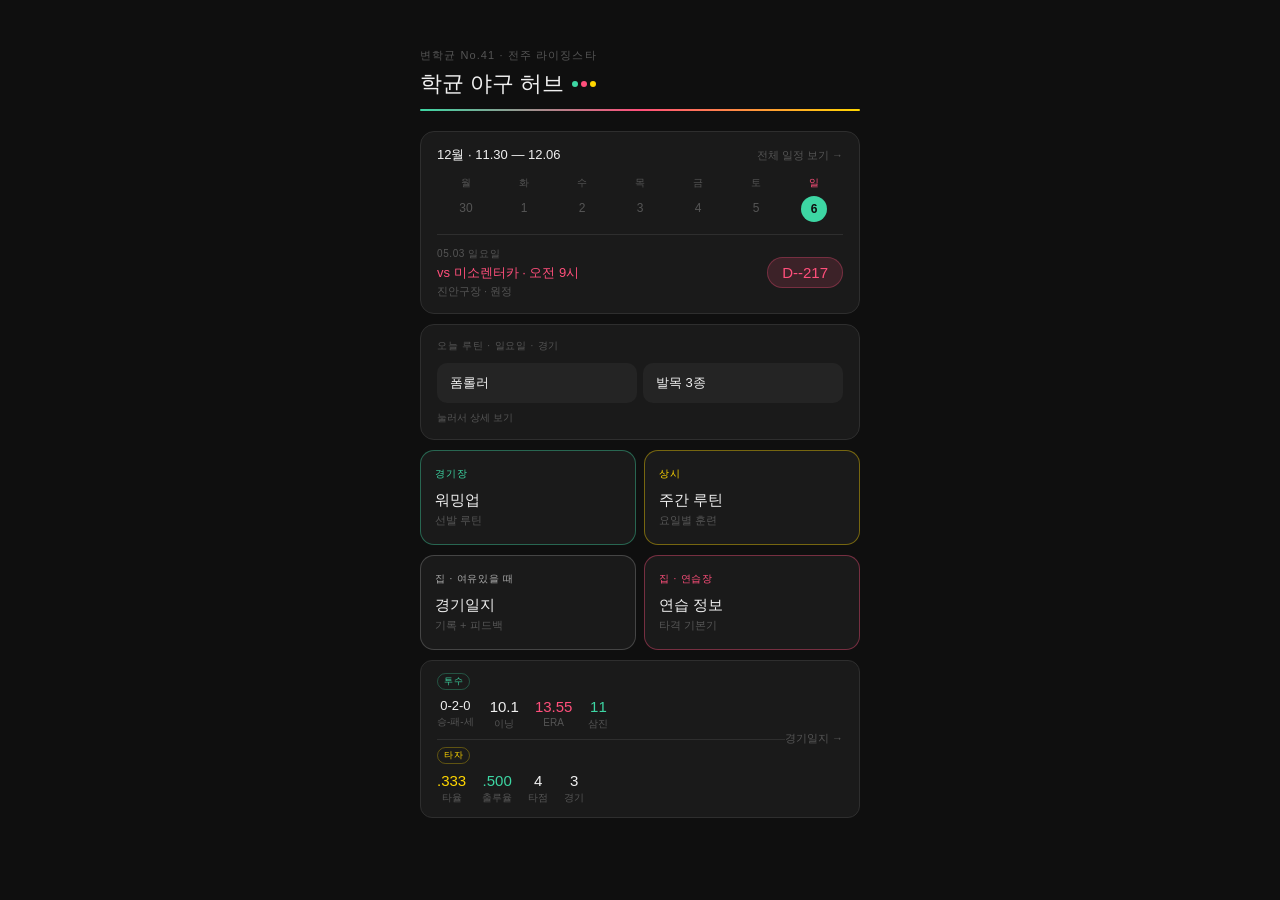
==== commit bfa516be: "Add files via upload" ====
--- a/index.html
+++ b/index.html
@@ -240,7 +240,7 @@
   </a>
 </div>
 <div class="menu-grid">
-  <a class="menu-card gray" href="gamelog.html">
+  <a class="menu-card gray" href="gamelog.html" style="border-color:rgba(240,240,240,0.2);">
     <p class="menu-tag gray">집 · 여유있을 때</p>
     <p class="menu-name">경기일지</p>
     <p class="menu-desc">기록 + 피드백</p>
@@ -254,8 +254,12 @@
 
 <!-- 시즌 요약 -->
 <a class="season-card" href="gamelog.html" id="season-card">
-  <div class="season-stats" id="season-stats"></div>
-  <span class="season-link">경기일지 →</span>
+  <div style="flex:1;">
+    <div id="season-stats-p"></div>
+    <div style="height:0.5px;background:var(--border);margin:8px 0;"></div>
+    <div id="season-stats-b"></div>
+  </div>
+  <span class="season-link" style="align-self:center;">경기일지 →</span>
 </a>
 
 <!-- 팝업 -->
@@ -367,34 +371,64 @@
   window._routineItems = data.items;
 }
 
+function fmtRate(v) {
+  if (v===null||v===undefined||isNaN(v)) return '-';
+  return v.toFixed(3).replace(/^0/,'');
+}
+
 function renderSeason(games) {
-  const totalOuts = games.reduce((s,g) => s + (g.outs||0), 0);
-  const totalER = games.reduce((s,g) => s + (g.er||0), 0);
-  const totalSO = games.reduce((s,g) => s + (g.so||0), 0);
-  const totalBB = games.reduce((s,g) => s + (g.bb||0) + (g.hbp||0), 0);
-  const wins = games.filter(g=>g.decision==='W').length;
-  const losses = games.filter(g=>g.decision==='L').length;
-  const saves = games.filter(g=>g.decision==='S').length;
-  const innVal = totalOuts / 3;
-  const era = innVal > 0 ? (totalER / innVal * 7).toFixed(2) : '-';
-  const innFmt = `${Math.floor(totalOuts/3)}.${totalOuts%3}`;
-
-  document.getElementById('season-stats').innerHTML = `
-    <div class="season-item">
-      <div class="season-val">${wins}-${losses}-${saves}</div>
-      <div class="season-lbl">승-패-세</div>
-    </div>
-    <div class="season-item">
-      <div class="season-val">${innFmt}</div>
-      <div class="season-lbl">이닝</div>
-    </div>
-    <div class="season-item">
-      <div class="season-val yellow">${era}</div>
-      <div class="season-lbl">ERA</div>
-    </div>
-    <div class="season-item">
-      <div class="season-val mint">${totalSO}</div>
-      <div class="season-lbl">삼진</div>
+  // 투수 누적
+  const pg = games.filter(g=>g.pitching);
+  const tO = pg.reduce((s,g)=>s+(g.pitching.outs||0),0);
+  const tER = pg.reduce((s,g)=>s+(g.pitching.er||0),0);
+  const tSO = pg.reduce((s,g)=>s+(g.pitching.so||0),0);
+  const W = pg.filter(g=>g.pitching.decision==='W').length;
+  const L = pg.filter(g=>g.pitching.decision==='L').length;
+  const S = pg.filter(g=>g.pitching.decision==='S').length;
+  const iv = tO/3;
+  const era = iv>0?(tER/iv*7):null;
+  const eraFmt = era!==null?era.toFixed(2):'-';
+  const eraC = era!==null?(era<=5?'var(--mint)':era<=8?'var(--yellow)':'var(--pink)'):'var(--text)';
+  const innFmt = `${Math.floor(tO/3)}.${tO%3}`;
+
+  document.getElementById('season-stats-p').innerHTML = `
+    <div style="display:flex;align-items:center;gap:4px;margin-bottom:8px;">
+      <span style="font-size:9px;color:var(--mint);letter-spacing:0.06em;border:0.5px solid rgba(61,214,163,0.3);border-radius:10px;padding:1px 6px;">투수</span>
+    </div>
+    <div class="season-stats">
+      <div class="season-item"><div class="season-val" style="font-size:13px;">${W}-${L}-${S}</div><div class="season-lbl">승-패-세</div></div>
+      <div class="season-item"><div class="season-val">${innFmt}</div><div class="season-lbl">이닝</div></div>
+      <div class="season-item"><div class="season-val" style="color:${eraC};">${eraFmt}</div><div class="season-lbl">ERA</div></div>
+      <div class="season-item"><div class="season-val" style="color:var(--mint);">${tSO}</div><div class="season-lbl">삼진</div></div>
+    </div>
+  `;
+
+  // 타자 누적
+  const bg = games.filter(g=>g.batting);
+  const tAB = bg.reduce((s,g)=>s+(g.batting.ab||0),0);
+  const tH = bg.reduce((s,g)=>s+(g.batting.hit||0),0);
+  const tRBI = bg.reduce((s,g)=>s+(g.batting.rbi||0),0);
+  const tBB = bg.reduce((s,g)=>s+(g.batting.bb||0),0);
+  const tHBP = bg.reduce((s,g)=>s+(g.batting.hbp||0),0);
+  const t2B = bg.reduce((s,g)=>s+(g.batting.d||0),0);
+  const t3B = bg.reduce((s,g)=>s+(g.batting.t||0),0);
+  const tHR = bg.reduce((s,g)=>s+(g.batting.hr||0),0);
+  const avg = tAB>0?tH/tAB:null;
+  const obp = (tAB+tBB+tHBP)>0?(tH+tBB+tHBP)/(tAB+tBB+tHBP):null;
+  const tb = tH+t2B+t3B*2+tHR*3;
+  const slg = tAB>0?tb/tAB:null;
+  const avgC = avg===null?'var(--text)':avg>=0.400?'var(--mint)':avg>=0.300?'var(--yellow)':'var(--pink)';
+  const obpC = obp===null?'var(--text)':obp>=0.500?'var(--mint)':obp>=0.400?'var(--yellow)':'var(--pink)';
+
+  document.getElementById('season-stats-b').innerHTML = `
+    <div style="display:flex;align-items:center;gap:4px;margin-bottom:8px;">
+      <span style="font-size:9px;color:var(--yellow);letter-spacing:0.06em;border:0.5px solid rgba(255,214,0,0.3);border-radius:10px;padding:1px 6px;">타자</span>
+    </div>
+    <div class="season-stats">
+      <div class="season-item"><div class="season-val" style="color:${avgC};">${fmtRate(avg)}</div><div class="season-lbl">타율</div></div>
+      <div class="season-item"><div class="season-val" style="color:${obpC};">${fmtRate(obp)}</div><div class="season-lbl">출루율</div></div>
+      <div class="season-item"><div class="season-val">${tRBI}</div><div class="season-lbl">타점</div></div>
+      <div class="season-item"><div class="season-val">${bg.length}</div><div class="season-lbl">경기</div></div>
     </div>
   `;
 }
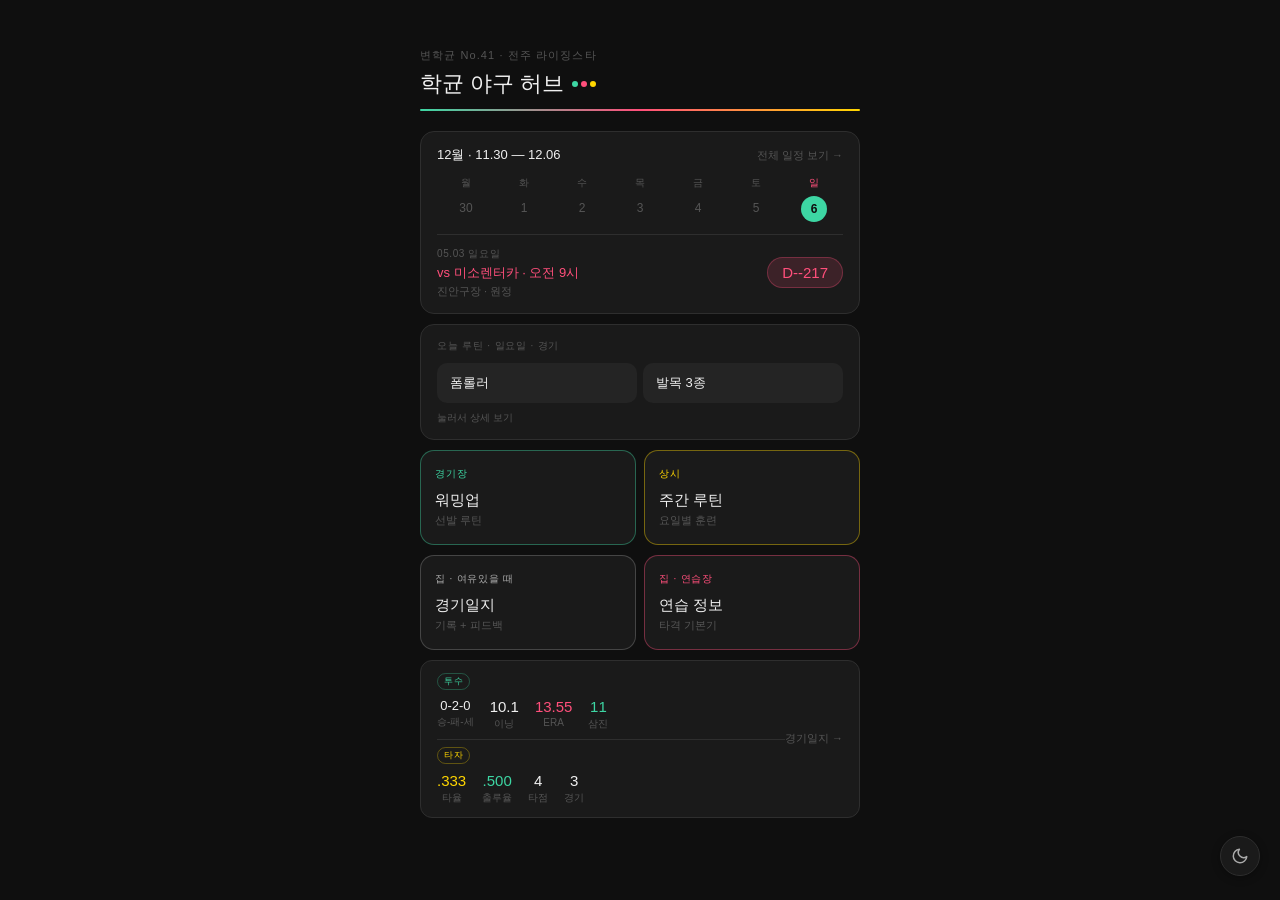
==== commit ac89472f: "Add files via upload" ====
--- a/index.html
+++ b/index.html
@@ -2,48 +2,20 @@
 <html lang="ko">
 <head>
 <meta charset="UTF-8">
+<script>
+  (function() {
+    const t = localStorage.getItem('theme') || 'dark';
+    document.documentElement.setAttribute('data-theme', t);
+  })();
+</script>
+<link rel="stylesheet" href="style.css">
 <meta name="viewport" content="width=device-width, initial-scale=1.0, maximum-scale=1.0">
 <title>학균 야구 허브</title>
 <style>
-:root {
-  --bg: #0f0f0f;
-  --bg2: #1a1a1a;
-  --bg3: #242424;
-  --border: #2e2e2e;
-  --text: #f0f0f0;
-  --text2: #aaa;
-  --text3: #555;
-  --mint: #3DD6A3;
-  --pink: #FF4F7B;
-  --yellow: #FFD600;
-}
-* { box-sizing: border-box; margin: 0; padding: 0; }
-body {
-  font-family: -apple-system, BlinkMacSystemFont, 'Apple SD Gothic Neo', sans-serif;
-  background: var(--bg);
-  color: var(--text);
-  min-height: 100vh;
-  padding: 48px 20px 40px;
-  max-width: 480px;
-  margin: 0 auto;
-}
-
-/* 헤더 */
+/* ── index 전용 ── */
 .header { margin-bottom: 20px; }
-.subtitle { font-size: 11px; color: var(--text3); letter-spacing: 0.1em; margin-bottom: 6px; }
-.title-row { display: flex; align-items: center; gap: 8px; margin-bottom: 10px; }
-.title { font-size: 22px; font-weight: 500; color: var(--text); }
-.dots { display: flex; gap: 3px; align-items: center; }
-.dot { width: 6px; height: 6px; border-radius: 50%; }
-.dot-mint { background: var(--mint); }
-.dot-pink { background: var(--pink); }
-.dot-yellow { background: var(--yellow); }
-.gradient-bar { height: 2px; background: linear-gradient(90deg, var(--mint), var(--pink), var(--yellow)); border-radius: 2px; }
-
-/* 카드 공통 */
-.card { background: var(--bg2); border: 0.5px solid var(--border); border-radius: 14px; padding: 14px 16px; margin-bottom: 10px; }
-
-/* 달력 카드 */
+.subtitle { letter-spacing: 0.1em; margin-bottom: 6px; }
+
 .cal-header { display: flex; justify-content: space-between; align-items: center; margin-bottom: 12px; }
 .cal-title { font-size: 13px; font-weight: 500; color: var(--text); }
 .cal-link { font-size: 11px; color: var(--text3); cursor: pointer; text-decoration: none; }
@@ -54,28 +26,16 @@
 .cal-days { display: grid; grid-template-columns: repeat(7, 1fr); text-align: center; }
 .cal-day { font-size: 12px; color: var(--text3); padding: 5px 0; }
 .cal-day.today {
-  background: var(--mint);
-  color: #0f0f0f;
-  font-weight: 600;
-  border-radius: 50%;
-  width: 26px;
-  height: 26px;
-  display: flex;
-  align-items: center;
-  justify-content: center;
-  margin: 0 auto;
+  background: var(--mint); color: var(--bg);
+  font-weight: 600; border-radius: 50%;
+  width: 26px; height: 26px;
+  display: flex; align-items: center; justify-content: center; margin: 0 auto;
 }
 .cal-day.game-day {
-  border: 1.5px solid var(--pink);
-  color: var(--pink);
-  font-weight: 600;
-  border-radius: 50%;
-  width: 26px;
-  height: 26px;
-  display: flex;
-  align-items: center;
-  justify-content: center;
-  margin: 0 auto;
+  border: 1.5px solid var(--pink); color: var(--pink);
+  font-weight: 600; border-radius: 50%;
+  width: 26px; height: 26px;
+  display: flex; align-items: center; justify-content: center; margin: 0 auto;
 }
 .cal-divider { height: 0.5px; background: var(--border); margin: 12px 0; }
 .next-game { display: flex; justify-content: space-between; align-items: center; }
@@ -84,103 +44,54 @@
 .next-game-main { font-size: 13px; font-weight: 500; color: var(--pink); margin-bottom: 2px; }
 .next-game-sub { font-size: 11px; color: var(--text3); }
 .dday-badge {
-  background: rgba(255,79,123,0.15);
-  border: 0.5px solid rgba(255,79,123,0.3);
-  border-radius: 20px;
-  padding: 6px 14px;
-  font-size: 15px;
-  font-weight: 500;
-  color: var(--pink);
-}
-
-/* 오늘 루틴 */
+  background: rgba(255,79,123,0.15); border: 0.5px solid rgba(255,79,123,0.3);
+  border-radius: 20px; padding: 6px 14px;
+  font-size: 15px; font-weight: 500; color: var(--pink);
+}
+
 .routine-label { font-size: 10px; color: var(--text3); letter-spacing: 0.08em; margin-bottom: 10px; }
 .routine-grid { display: grid; grid-template-columns: 1fr 1fr; gap: 6px; }
 .routine-item {
-  background: var(--bg3);
-  border-radius: 10px;
-  padding: 10px 12px;
-  cursor: pointer;
-  transition: background 0.15s;
-  border: 0.5px solid transparent;
+  background: var(--bg3); border-radius: 10px; padding: 10px 12px;
+  cursor: pointer; transition: background 0.15s; border: 0.5px solid transparent;
 }
 .routine-item:hover { border-color: rgba(61,214,163,0.3); }
 .routine-item p { font-size: 13px; color: var(--text); margin: 0; }
 .routine-hint { font-size: 10px; color: var(--text3); margin-top: 8px; }
 
-/* 메뉴 */
 .menu-grid { display: grid; grid-template-columns: 1fr 1fr; gap: 8px; margin-bottom: 10px; }
 .menu-card {
-  background: var(--bg2);
-  border: 0.5px solid var(--border);
-  border-radius: 14px;
-  padding: 16px 14px;
-  cursor: pointer;
-  text-decoration: none;
-  display: block;
-  transition: background 0.15s;
+  background: var(--bg2); border: 0.5px solid var(--border);
+  border-radius: 14px; padding: 16px 14px;
+  cursor: pointer; text-decoration: none; display: block; transition: background 0.15s;
 }
 .menu-card:hover { background: var(--bg3); }
-.menu-card.mint { border-color: rgba(61,214,163,0.4); }
+.menu-card.mint   { border-color: rgba(61,214,163,0.4); }
 .menu-card.yellow { border-color: rgba(255,214,0,0.4); }
-.menu-card.gray { border-color: var(--border); }
-.menu-card.pink { border-color: rgba(255,79,123,0.4); }
+.menu-card.gray   { border-color: var(--border); }
+.menu-card.pink   { border-color: rgba(255,79,123,0.4); }
 .menu-tag { font-size: 10px; letter-spacing: 0.08em; margin-bottom: 10px; }
-.menu-tag.mint { color: var(--mint); }
+.menu-tag.mint   { color: var(--mint); }
 .menu-tag.yellow { color: var(--yellow); }
-.menu-tag.gray { color: var(--text2); }
-.menu-tag.pink { color: var(--pink); }
+.menu-tag.gray   { color: var(--text2); }
+.menu-tag.pink   { color: var(--pink); }
 .menu-name { font-size: 15px; font-weight: 500; color: var(--text); margin-bottom: 3px; }
 .menu-desc { font-size: 11px; color: var(--text3); }
 
-/* 시즌 요약 */
 .season-card {
-  background: var(--bg2);
-  border: 0.5px solid var(--border);
-  border-radius: 12px;
-  padding: 12px 16px;
-  display: flex;
-  justify-content: space-between;
-  align-items: center;
-  cursor: pointer;
-  text-decoration: none;
+  background: var(--bg2); border: 0.5px solid var(--border);
+  border-radius: 12px; padding: 12px 16px;
+  display: flex; justify-content: space-between; align-items: center;
+  cursor: pointer; text-decoration: none;
 }
 .season-card:hover { background: var(--bg3); }
 .season-stats { display: flex; gap: 16px; }
 .season-item { text-align: center; }
 .season-val { font-size: 15px; font-weight: 500; color: var(--text); }
-.season-val.mint { color: var(--mint); }
+.season-val.mint   { color: var(--mint); }
 .season-val.yellow { color: var(--yellow); }
 .season-lbl { font-size: 10px; color: var(--text3); margin-top: 2px; }
 .season-link { font-size: 11px; color: var(--text3); }
-
-/* 팝업 */
-.popup-overlay {
-  display: none;
-  position: fixed;
-  top: 0; left: 0;
-  width: 100%; height: 100%;
-  background: rgba(0,0,0,0.75);
-  align-items: center;
-  justify-content: center;
-  z-index: 999;
-}
-.popup-overlay.open { display: flex; }
-.popup-box {
-  background: var(--bg2);
-  border: 0.5px solid var(--border);
-  border-radius: 16px;
-  padding: 20px;
-  width: 280px;
-  max-width: 90vw;
-}
-.popup-name { font-size: 15px; font-weight: 500; color: var(--text); margin-bottom: 4px; }
-.popup-sets { font-size: 12px; color: var(--mint); margin-bottom: 14px; }
-.popup-points { display: flex; flex-direction: column; gap: 7px; margin-bottom: 16px; }
-.popup-point { display: flex; gap: 8px; align-items: flex-start; }
-.popup-dot { width: 4px; height: 4px; border-radius: 50%; background: var(--mint); margin-top: 6px; flex-shrink: 0; }
-.popup-point p { font-size: 12px; color: var(--text2); line-height: 1.6; margin: 0; }
-.popup-close { text-align: center; cursor: pointer; font-size: 12px; color: var(--text3); }
 </style>
 </head>
 <body>
@@ -466,5 +377,25 @@
 
 init();
 </script>
+<button class="theme-toggle" onclick="toggleTheme()" aria-label="테마 전환">
+  <svg class="icon-moon" viewBox="0 0 24 24" fill="none" stroke="var(--text2)" stroke-width="2" stroke-linecap="round" stroke-linejoin="round">
+    <path d="M21 12.79A9 9 0 1 1 11.21 3a7 7 0 0 0 9.79 9.79z"/>
+  </svg>
+  <svg class="icon-sun" viewBox="0 0 24 24" fill="none" stroke="var(--text2)" stroke-width="2" stroke-linecap="round" stroke-linejoin="round">
+    <circle cx="12" cy="12" r="5"/>
+    <line x1="12" y1="1" x2="12" y2="3"/><line x1="12" y1="21" x2="12" y2="23"/>
+    <line x1="4.22" y1="4.22" x2="5.64" y2="5.64"/><line x1="18.36" y1="18.36" x2="19.78" y2="19.78"/>
+    <line x1="1" y1="12" x2="3" y2="12"/><line x1="21" y1="12" x2="23" y2="12"/>
+    <line x1="4.22" y1="19.78" x2="5.64" y2="18.36"/><line x1="18.36" y1="5.64" x2="19.78" y2="4.22"/>
+  </svg>
+</button>
+<script>
+function toggleTheme() {
+  const current = document.documentElement.getAttribute('data-theme') || 'dark';
+  const next = current === 'dark' ? 'light' : 'dark';
+  document.documentElement.setAttribute('data-theme', next);
+  localStorage.setItem('theme', next);
+}
+</script>
 </body>
 </html>
--- a/style.css
+++ b/style.css
@@ -0,0 +1,183 @@
+/* =============================================
+   style.css — 학균 야구 기록 공통 스타일
+   ============================================= */
+
+/* ── 1. CSS 변수 (다크 기본) ── */
+:root {
+  --bg: #0f0f0f;
+  --bg2: #1a1a1a;
+  --bg3: #242424;
+  --border: #2e2e2e;
+  --text: #f0f0f0;
+  --text2: #aaa;
+  --text3: #555;
+  --mint: #3DD6A3;
+  --pink: #FF4F7B;
+  --yellow: #FFD600;
+  --overlay: rgba(0, 0, 0, 0.75);
+}
+
+/* ── 2. 라이트 모드 변수 ── */
+[data-theme="light"] {
+  --bg: #f5f5f5;
+  --bg2: #ffffff;
+  --bg3: #ebebeb;
+  --border: #ddd;
+  --text: #111111;
+  --text2: #555;
+  --text3: #999;
+  --overlay: rgba(0, 0, 0, 0.4);
+}
+
+/* ── 3. 리셋 & 베이스 ── */
+* { box-sizing: border-box; margin: 0; padding: 0; }
+
+body {
+  font-family: -apple-system, BlinkMacSystemFont, 'Apple SD Gothic Neo', sans-serif;
+  background: var(--bg);
+  color: var(--text);
+  min-height: 100vh;
+  padding: 48px 20px 40px;
+  max-width: 480px;
+  margin: 0 auto;
+  transition: background 0.2s, color 0.2s;
+}
+
+/* ── 4. 공통 헤더 컴포넌트 ── */
+.back {
+  font-size: 11px;
+  color: var(--text3);
+  margin-bottom: 12px;
+  display: block;
+  text-decoration: none;
+}
+.back:hover { color: var(--text2); }
+
+.subtitle {
+  font-size: 11px;
+  color: var(--text3);
+  letter-spacing: 0.1em;
+  margin-bottom: 6px;
+}
+
+.title-row {
+  display: flex;
+  align-items: center;
+  gap: 8px;
+  margin-bottom: 10px;
+}
+.title {
+  font-size: 22px;
+  font-weight: 500;
+  color: var(--text);
+}
+
+.dots { display: flex; gap: 3px; align-items: center; }
+.dot { width: 6px; height: 6px; border-radius: 50%; }
+.dot-mint  { background: var(--mint); }
+.dot-pink  { background: var(--pink); }
+.dot-yellow { background: var(--yellow); }
+
+.gradient-bar {
+  height: 2px;
+  background: linear-gradient(90deg, var(--mint), var(--pink), var(--yellow));
+  border-radius: 2px;
+  margin-bottom: 20px;
+}
+
+/* ── 5. 섹션 레이블 (구 month-label / category-label / games-label 통일) ── */
+.section-label {
+  font-size: 10px;
+  color: var(--text3);
+  letter-spacing: 0.08em;
+  margin: 16px 0 8px;
+}
+.section-label:first-of-type { margin-top: 0; }
+
+/* ── 6. 카드 공통 ── */
+.card {
+  background: var(--bg2);
+  border: 0.5px solid var(--border);
+  border-radius: 14px;
+  padding: 14px 16px;
+  margin-bottom: 10px;
+}
+
+/* ── 7. 배지 공통 ── */
+.badge {
+  display: inline-block;
+  font-size: 10px;
+  font-weight: 600;
+  padding: 2px 9px;
+  border-radius: 20px;
+}
+.badge-win  { background: rgba(61,214,163,0.15);  color: var(--mint);   border: 0.5px solid rgba(61,214,163,0.3); }
+.badge-lose { background: rgba(255,79,123,0.15);  color: var(--pink);   border: 0.5px solid rgba(255,79,123,0.3); }
+.badge-draw { background: rgba(255,214,0,0.15);   color: var(--yellow); border: 0.5px solid rgba(255,214,0,0.3); }
+.badge-nd   { background: rgba(170,170,170,0.1);  color: var(--text2);  border: 0.5px solid rgba(170,170,170,0.2); }
+.badge-home { background: rgba(61,214,163,0.12);  color: var(--mint);   border: 0.5px solid rgba(61,214,163,0.3); }
+.badge-away { background: rgba(170,170,170,0.1);  color: var(--text3);  border: 0.5px solid rgba(170,170,170,0.2); }
+.badge-next { background: rgba(255,79,123,0.15);  color: var(--pink);   border: 0.5px solid rgba(255,79,123,0.3); }
+.badge-participated { background: rgba(61,214,163,0.1); color: var(--mint); border: 0.5px solid rgba(61,214,163,0.2); }
+
+/* ── 8. 체브론 ── */
+.chevron { font-size: 11px; color: var(--text3); transition: transform 0.2s; }
+.chevron.open { transform: rotate(180deg); }
+
+/* ── 9. 팝업 공통 ── */
+.popup-overlay {
+  display: none;
+  position: fixed;
+  top: 0; left: 0;
+  width: 100%; height: 100%;
+  background: var(--overlay);
+  align-items: center;
+  justify-content: center;
+  z-index: 999;
+}
+.popup-overlay.open { display: flex; }
+.popup-box {
+  background: var(--bg2);
+  border: 0.5px solid var(--border);
+  border-radius: 16px;
+  padding: 20px;
+  width: 280px;
+  max-width: 90vw;
+}
+.popup-name  { font-size: 15px; font-weight: 500; color: var(--text);  margin-bottom: 4px; }
+.popup-sets  { font-size: 12px; color: var(--mint);  margin-bottom: 14px; }
+.popup-points { display: flex; flex-direction: column; gap: 7px; margin-bottom: 16px; }
+.popup-point { display: flex; gap: 8px; align-items: flex-start; }
+.popup-dot   { width: 4px; height: 4px; border-radius: 50%; background: var(--mint); margin-top: 6px; flex-shrink: 0; }
+.popup-point p { font-size: 12px; color: var(--text2); line-height: 1.6; margin: 0; }
+.popup-close { text-align: center; cursor: pointer; font-size: 12px; color: var(--text3); }
+
+/* ── 10. 다크/라이트 토글 버튼 ── */
+.theme-toggle {
+  position: fixed;
+  bottom: 24px;
+  right: 20px;
+  width: 40px;
+  height: 40px;
+  border-radius: 50%;
+  background: var(--bg2);
+  border: 0.5px solid var(--border);
+  cursor: pointer;
+  display: flex;
+  align-items: center;
+  justify-content: center;
+  z-index: 1000;
+  transition: background 0.2s, border-color 0.2s, transform 0.15s;
+  box-shadow: 0 2px 8px rgba(0,0,0,0.3);
+}
+.theme-toggle:hover { transform: scale(1.08); }
+.theme-toggle:active { transform: scale(0.95); }
+.theme-toggle svg { width: 18px; height: 18px; }
+
+/* 다크 모드: 달 아이콘 표시 */
+.icon-moon { display: block; }
+.icon-sun  { display: none; }
+
+/* 라이트 모드: 태양 아이콘 표시 */
+[data-theme="light"] .icon-moon { display: none; }
+[data-theme="light"] .icon-sun  { display: block; }
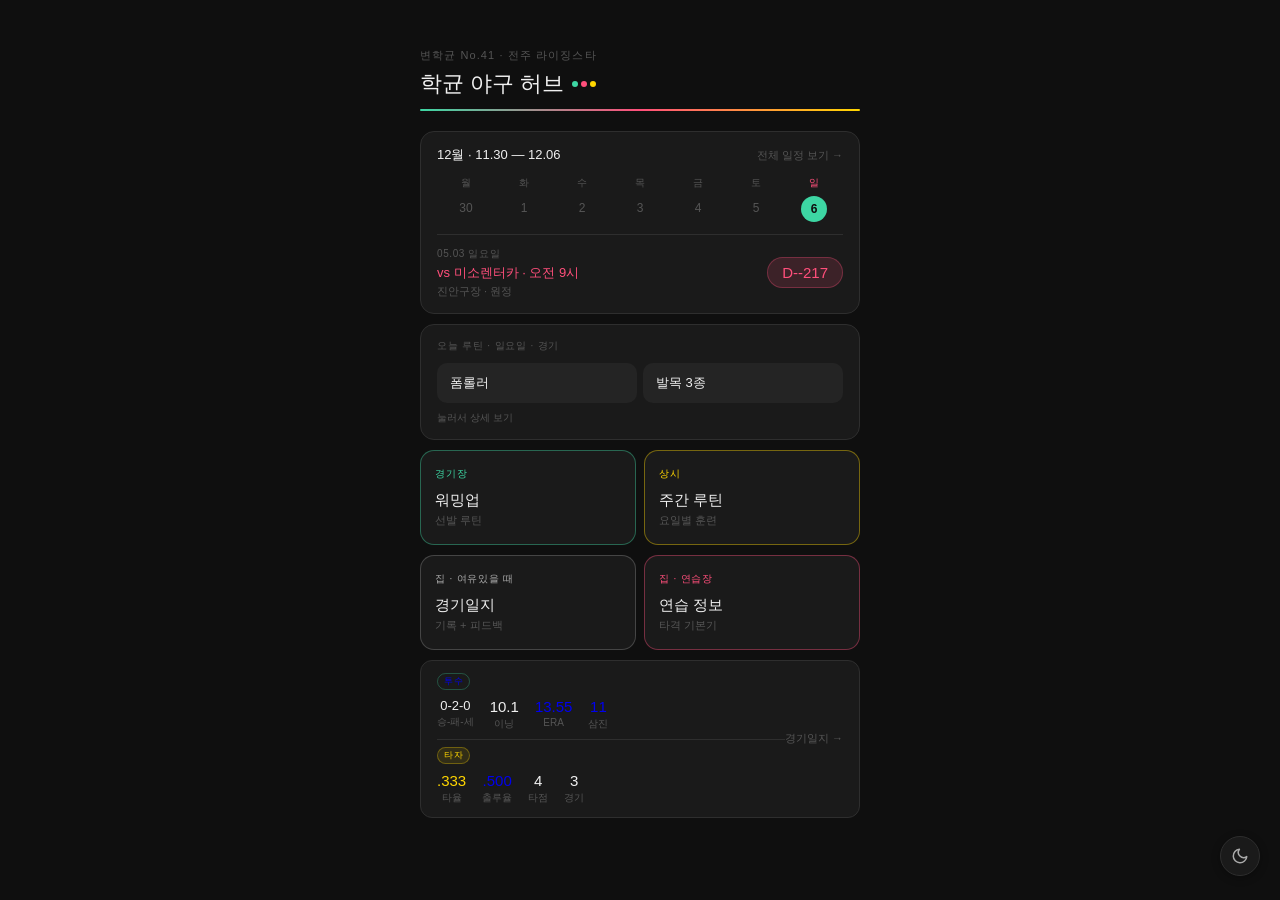
==== commit 8093d4a2: "Add files via upload" ====
--- a/index.html
+++ b/index.html
@@ -22,17 +22,17 @@
 .cal-link:hover { color: var(--text2); }
 .cal-days-label { display: grid; grid-template-columns: repeat(7, 1fr); text-align: center; margin-bottom: 6px; }
 .cal-days-label span { font-size: 10px; color: var(--text3); }
-.cal-days-label span.sun { color: var(--pink); }
+.cal-days-label span.sun { color: var(--pink-text); }
 .cal-days { display: grid; grid-template-columns: repeat(7, 1fr); text-align: center; }
 .cal-day { font-size: 12px; color: var(--text3); padding: 5px 0; }
 .cal-day.today {
-  background: var(--mint); color: var(--bg);
+  background: var(--mint-badge); color: var(--bg);
   font-weight: 600; border-radius: 50%;
   width: 26px; height: 26px;
   display: flex; align-items: center; justify-content: center; margin: 0 auto;
 }
 .cal-day.game-day {
-  border: 1.5px solid var(--pink); color: var(--pink);
+  border: 1.5px solid var(--pink); color: var(--pink-text);
   font-weight: 600; border-radius: 50%;
   width: 26px; height: 26px;
   display: flex; align-items: center; justify-content: center; margin: 0 auto;
@@ -41,12 +41,12 @@
 .next-game { display: flex; justify-content: space-between; align-items: center; }
 .next-game-info { }
 .next-game-label { font-size: 10px; color: var(--text3); letter-spacing: 0.06em; margin-bottom: 3px; }
-.next-game-main { font-size: 13px; font-weight: 500; color: var(--pink); margin-bottom: 2px; }
+.next-game-main { font-size: 13px; font-weight: 500; color: var(--pink-text); margin-bottom: 2px; }
 .next-game-sub { font-size: 11px; color: var(--text3); }
 .dday-badge {
   background: rgba(255,79,123,0.15); border: 0.5px solid rgba(255,79,123,0.3);
   border-radius: 20px; padding: 6px 14px;
-  font-size: 15px; font-weight: 500; color: var(--pink);
+  font-size: 15px; font-weight: 500; color: var(--pink-text);
 }
 
 .routine-label { font-size: 10px; color: var(--text3); letter-spacing: 0.08em; margin-bottom: 10px; }
@@ -71,10 +71,10 @@
 .menu-card.gray   { border-color: var(--border); }
 .menu-card.pink   { border-color: rgba(255,79,123,0.4); }
 .menu-tag { font-size: 10px; letter-spacing: 0.08em; margin-bottom: 10px; }
-.menu-tag.mint   { color: var(--mint); }
-.menu-tag.yellow { color: var(--yellow); }
+.menu-tag.mint   { color: var(--mint-text); }
+.menu-tag.yellow { color: var(--yellow-text); }
 .menu-tag.gray   { color: var(--text2); }
-.menu-tag.pink   { color: var(--pink); }
+.menu-tag.pink   { color: var(--pink-text); }
 .menu-name { font-size: 15px; font-weight: 500; color: var(--text); margin-bottom: 3px; }
 .menu-desc { font-size: 11px; color: var(--text3); }
 
@@ -88,8 +88,8 @@
 .season-stats { display: flex; gap: 16px; }
 .season-item { text-align: center; }
 .season-val { font-size: 15px; font-weight: 500; color: var(--text); }
-.season-val.mint   { color: var(--mint); }
-.season-val.yellow { color: var(--yellow); }
+.season-val.mint   { color: var(--mint-text); }
+.season-val.yellow { color: var(--yellow-text); }
 .season-lbl { font-size: 10px; color: var(--text3); margin-top: 2px; }
 .season-link { font-size: 11px; color: var(--text3); }
 </style>
@@ -299,7 +299,7 @@
   const iv = tO/3;
   const era = iv>0?(tER/iv*7):null;
   const eraFmt = era!==null?era.toFixed(2):'-';
-  const eraC = era!==null?(era<=5?'var(--mint)':era<=8?'var(--yellow)':'var(--pink)'):'var(--text)';
+  const eraC = era!==null?(era<=5?'var(--mint)':era<=8?'var(--yellow-text)':'var(--pink)'):'var(--text)';
   const innFmt = `${Math.floor(tO/3)}.${tO%3}`;
 
   document.getElementById('season-stats-p').innerHTML = `
@@ -328,12 +328,12 @@
   const obp = (tAB+tBB+tHBP)>0?(tH+tBB+tHBP)/(tAB+tBB+tHBP):null;
   const tb = tH+t2B+t3B*2+tHR*3;
   const slg = tAB>0?tb/tAB:null;
-  const avgC = avg===null?'var(--text)':avg>=0.400?'var(--mint)':avg>=0.300?'var(--yellow)':'var(--pink)';
-  const obpC = obp===null?'var(--text)':obp>=0.500?'var(--mint)':obp>=0.400?'var(--yellow)':'var(--pink)';
+  const avgC = avg===null?'var(--text)':avg>=0.400?'var(--mint)':avg>=0.300?'var(--yellow-text)':'var(--pink)';
+  const obpC = obp===null?'var(--text)':obp>=0.500?'var(--mint)':obp>=0.400?'var(--yellow-text)':'var(--pink)';
 
   document.getElementById('season-stats-b').innerHTML = `
     <div style="display:flex;align-items:center;gap:4px;margin-bottom:8px;">
-      <span style="font-size:9px;color:var(--yellow);letter-spacing:0.06em;border:0.5px solid rgba(255,214,0,0.3);border-radius:10px;padding:1px 6px;">타자</span>
+      <span class="badge-inline-yellow">타자</span>
     </div>
     <div class="season-stats">
       <div class="season-item"><div class="season-val" style="color:${avgC};">${fmtRate(avg)}</div><div class="season-lbl">타율</div></div>
@@ -390,6 +390,10 @@
   </svg>
 </button>
 <script>
+function 'var(--yellow-text)' {
+  return document.documentElement.getAttribute('data-theme') === 'light'
+    ? 'var(--yellow-text)' : 'var(--yellow)';
+}
 function toggleTheme() {
   const current = document.documentElement.getAttribute('data-theme') || 'dark';
   const next = current === 'dark' ? 'light' : 'dark';
--- a/style.css
+++ b/style.css
@@ -11,22 +11,33 @@
   --text: #f0f0f0;
   --text2: #aaa;
   --text3: #555;
-  --mint: #3DD6A3;
-  --pink: #FF4F7B;
-  --yellow: #FFD600;
   --overlay: rgba(0, 0, 0, 0.75);
+  /* 포인트 컬러 — 다크 기본 */
+  --mint-text: #3DD6A3;
+  --mint-badge: #3DD6A3;
+  --yellow-text: #FFD600;
+  --yellow-badge: #FFD600;
+  --pink-text: #FF4F7B;
+  --pink-badge: #FF4F7B;
 }
 
 /* ── 2. 라이트 모드 변수 ── */
 [data-theme="light"] {
   --bg: #f5f5f5;
   --bg2: #ffffff;
-  --bg3: #ebebeb;
+  --bg3: #f1f1f1;
   --border: #ddd;
   --text: #111111;
   --text2: #555;
   --text3: #999;
   --overlay: rgba(0, 0, 0, 0.4);
+  /* 포인트 컬러 — 라이트 오버라이드 */
+  --mint-text: #00B87A;
+  --mint-badge: #00B87A;
+  --yellow-text: #FFC200;
+  --yellow-badge: #8B6500;
+  --pink-text: #FF4F7B;
+  --pink-badge: #FF4F7B;
 }
 
 /* ── 3. 리셋 & 베이스 ── */
@@ -74,13 +85,13 @@
 
 .dots { display: flex; gap: 3px; align-items: center; }
 .dot { width: 6px; height: 6px; border-radius: 50%; }
-.dot-mint  { background: var(--mint); }
-.dot-pink  { background: var(--pink); }
-.dot-yellow { background: var(--yellow); }
+.dot-mint  { background: var(--mint-badge); }
+.dot-pink  { background: var(--pink-badge); }
+.dot-yellow { background: var(--yellow-badge); }
 
 .gradient-bar {
   height: 2px;
-  background: linear-gradient(90deg, var(--mint), var(--pink), var(--yellow));
+  background: linear-gradient(90deg, var(--mint-badge), var(--pink-badge), var(--yellow-badge));
   border-radius: 2px;
   margin-bottom: 20px;
 }
@@ -111,14 +122,15 @@
   padding: 2px 9px;
   border-radius: 20px;
 }
-.badge-win  { background: rgba(61,214,163,0.15);  color: var(--mint);   border: 0.5px solid rgba(61,214,163,0.3); }
-.badge-lose { background: rgba(255,79,123,0.15);  color: var(--pink);   border: 0.5px solid rgba(255,79,123,0.3); }
-.badge-draw { background: rgba(255,214,0,0.15);   color: var(--yellow); border: 0.5px solid rgba(255,214,0,0.3); }
+.badge-win  { background: rgba(61,214,163,0.15);  color: var(--mint-badge);   border: 0.5px solid rgba(61,214,163,0.3); }
+.badge-lose { background: rgba(255,79,123,0.15);  color: var(--pink-badge);   border: 0.5px solid rgba(255,79,123,0.3); }
+.badge-draw { background: rgba(255,214,0,0.15);   color: var(--yellow-badge); border: 0.5px solid rgba(255,214,0,0.3); }
+[data-theme="light"] .badge-draw { background: rgba(255,214,0,0.25); color: var(--yellow-badge-text); border-color: rgba(255,214,0,0.6); }
 .badge-nd   { background: rgba(170,170,170,0.1);  color: var(--text2);  border: 0.5px solid rgba(170,170,170,0.2); }
-.badge-home { background: rgba(61,214,163,0.12);  color: var(--mint);   border: 0.5px solid rgba(61,214,163,0.3); }
+.badge-home { background: rgba(61,214,163,0.12);  color: var(--mint-badge);   border: 0.5px solid rgba(61,214,163,0.3); }
 .badge-away { background: rgba(170,170,170,0.1);  color: var(--text3);  border: 0.5px solid rgba(170,170,170,0.2); }
-.badge-next { background: rgba(255,79,123,0.15);  color: var(--pink);   border: 0.5px solid rgba(255,79,123,0.3); }
-.badge-participated { background: rgba(61,214,163,0.1); color: var(--mint); border: 0.5px solid rgba(61,214,163,0.2); }
+.badge-next { background: rgba(255,79,123,0.15);  color: var(--pink-badge);   border: 0.5px solid rgba(255,79,123,0.3); }
+.badge-participated { background: rgba(61,214,163,0.1); color: var(--mint-badge); border: 0.5px solid rgba(61,214,163,0.2); }
 
 /* ── 8. 체브론 ── */
 .chevron { font-size: 11px; color: var(--text3); transition: transform 0.2s; }
@@ -145,10 +157,10 @@
   max-width: 90vw;
 }
 .popup-name  { font-size: 15px; font-weight: 500; color: var(--text);  margin-bottom: 4px; }
-.popup-sets  { font-size: 12px; color: var(--mint);  margin-bottom: 14px; }
+.popup-sets  { font-size: 12px; color: var(--mint-text);  margin-bottom: 14px; }
 .popup-points { display: flex; flex-direction: column; gap: 7px; margin-bottom: 16px; }
 .popup-point { display: flex; gap: 8px; align-items: flex-start; }
-.popup-dot   { width: 4px; height: 4px; border-radius: 50%; background: var(--mint); margin-top: 6px; flex-shrink: 0; }
+.popup-dot   { width: 4px; height: 4px; border-radius: 50%; background: var(--mint-badge); margin-top: 6px; flex-shrink: 0; }
 .popup-point p { font-size: 12px; color: var(--text2); line-height: 1.6; margin: 0; }
 .popup-close { text-align: center; cursor: pointer; font-size: 12px; color: var(--text3); }
 
@@ -181,3 +193,67 @@
 /* 라이트 모드: 태양 아이콘 표시 */
 [data-theme="light"] .icon-moon { display: none; }
 [data-theme="light"] .icon-sun  { display: block; }
+
+/* ── 12. JS 인라인 옐로우 배지 대체 클래스 ── */
+.badge-inline-yellow,
+.badge-yellow-pos {
+  font-size: 9px;
+  color: var(--yellow);
+  letter-spacing: 0.06em;
+  border: 0.5px solid rgba(255,214,0,0.3);
+  border-radius: 10px;
+  padding: 1px 6px;
+  background: rgba(255,214,0,0.1);
+}
+[data-theme="light"] .badge-inline-yellow,
+[data-theme="light"] .badge-yellow-pos {
+  color: var(--yellow-badge-text);
+  background: rgba(255,214,0,0.2);
+  border-color: rgba(255,214,0,0.5);
+}
+/* 단독 텍스트 (숫자, 라벨 등): #F59B00 오렌지골드 */
+[data-theme="light"] .text-yellow,
+[data-theme="light"] .sv.yellow,
+[data-theme="light"] .season-val.yellow,
+[data-theme="light"] .menu-tag.yellow,
+[data-theme="light"] .s-T,
+[data-theme="light"] .dday,
+[data-theme="light"] .key-title,
+[data-theme="light"] .next-title,
+[data-theme="light"] .note-title,
+[data-theme="light"] .detail-group-title,
+[data-theme="light"] .step-num,
+[data-theme="light"] .next-num,
+[data-theme="light"] .practice-num {
+  color: var(--yellow-text) !important;
+}
+/* 배지/탭 텍스트: #8B6500 황갈색 */
+[data-theme="light"] .badge-nd,
+[data-theme="light"] .b-yellow,
+[data-theme="light"] .tl-badge.b-yellow,
+[data-theme="light"] .tab-btn.active-b {
+  background: rgba(255,214,0,0.2);
+  color: var(--yellow-badge-text) !important;
+  border-color: rgba(255,214,0,0.5);
+}
+
+/* ── 11. JS 인라인 배지 대체 클래스 (변수 기반) ── */
+.badge-inline-yellow,
+.badge-yellow-pos {
+  font-size: 9px;
+  color: var(--yellow-badge);
+  letter-spacing: 0.06em;
+  border: 0.5px solid rgba(255,214,0,0.3);
+  border-radius: 10px;
+  padding: 1px 6px;
+  background: rgba(255,214,0,0.1);
+}
+.badge-inline-mint {
+  font-size: 9px;
+  color: var(--mint-badge);
+  letter-spacing: 0.06em;
+  border: 0.5px solid rgba(61,214,163,0.3);
+  border-radius: 10px;
+  padding: 1px 6px;
+  background: rgba(61,214,163,0.1);
+}
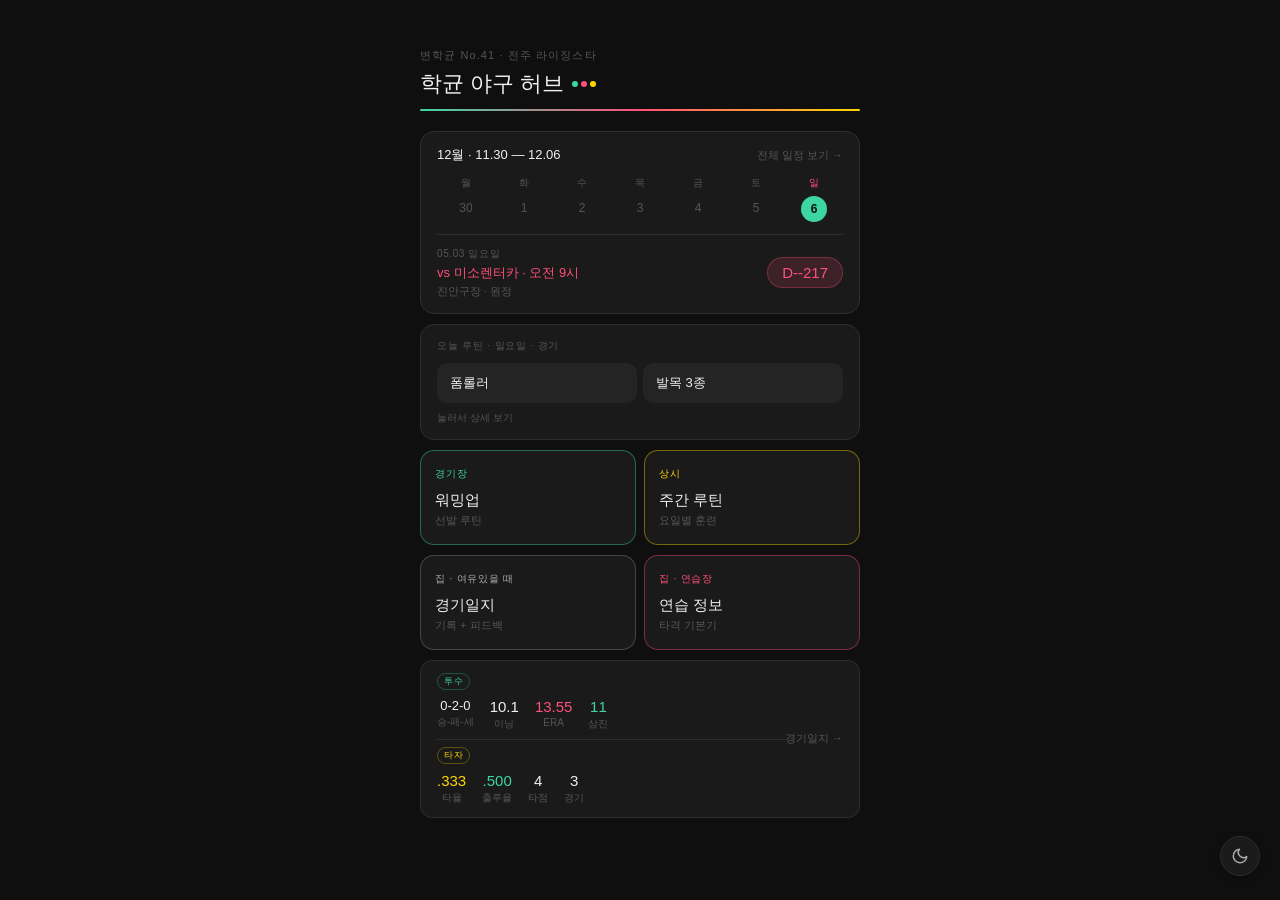
==== commit 17532055: "Add files via upload" ====
--- a/index.html
+++ b/index.html
@@ -22,17 +22,17 @@
 .cal-link:hover { color: var(--text2); }
 .cal-days-label { display: grid; grid-template-columns: repeat(7, 1fr); text-align: center; margin-bottom: 6px; }
 .cal-days-label span { font-size: 10px; color: var(--text3); }
-.cal-days-label span.sun { color: var(--pink-text); }
+.cal-days-label span.sun { color: var(--pink); }
 .cal-days { display: grid; grid-template-columns: repeat(7, 1fr); text-align: center; }
 .cal-day { font-size: 12px; color: var(--text3); padding: 5px 0; }
 .cal-day.today {
-  background: var(--mint-badge); color: var(--bg);
+  background: var(--mint); color: var(--bg);
   font-weight: 600; border-radius: 50%;
   width: 26px; height: 26px;
   display: flex; align-items: center; justify-content: center; margin: 0 auto;
 }
 .cal-day.game-day {
-  border: 1.5px solid var(--pink); color: var(--pink-text);
+  border: 1.5px solid var(--pink); color: var(--pink);
   font-weight: 600; border-radius: 50%;
   width: 26px; height: 26px;
   display: flex; align-items: center; justify-content: center; margin: 0 auto;
@@ -41,12 +41,12 @@
 .next-game { display: flex; justify-content: space-between; align-items: center; }
 .next-game-info { }
 .next-game-label { font-size: 10px; color: var(--text3); letter-spacing: 0.06em; margin-bottom: 3px; }
-.next-game-main { font-size: 13px; font-weight: 500; color: var(--pink-text); margin-bottom: 2px; }
+.next-game-main { font-size: 13px; font-weight: 500; color: var(--pink); margin-bottom: 2px; }
 .next-game-sub { font-size: 11px; color: var(--text3); }
 .dday-badge {
   background: rgba(255,79,123,0.15); border: 0.5px solid rgba(255,79,123,0.3);
   border-radius: 20px; padding: 6px 14px;
-  font-size: 15px; font-weight: 500; color: var(--pink-text);
+  font-size: 15px; font-weight: 500; color: var(--pink);
 }
 
 .routine-label { font-size: 10px; color: var(--text3); letter-spacing: 0.08em; margin-bottom: 10px; }
@@ -71,10 +71,10 @@
 .menu-card.gray   { border-color: var(--border); }
 .menu-card.pink   { border-color: rgba(255,79,123,0.4); }
 .menu-tag { font-size: 10px; letter-spacing: 0.08em; margin-bottom: 10px; }
-.menu-tag.mint   { color: var(--mint-text); }
-.menu-tag.yellow { color: var(--yellow-text); }
+.menu-tag.mint   { color: var(--mint); }
+.menu-tag.yellow { color: var(--yellow); }
 .menu-tag.gray   { color: var(--text2); }
-.menu-tag.pink   { color: var(--pink-text); }
+.menu-tag.pink   { color: var(--pink); }
 .menu-name { font-size: 15px; font-weight: 500; color: var(--text); margin-bottom: 3px; }
 .menu-desc { font-size: 11px; color: var(--text3); }
 
@@ -88,8 +88,8 @@
 .season-stats { display: flex; gap: 16px; }
 .season-item { text-align: center; }
 .season-val { font-size: 15px; font-weight: 500; color: var(--text); }
-.season-val.mint   { color: var(--mint-text); }
-.season-val.yellow { color: var(--yellow-text); }
+.season-val.mint   { color: var(--mint); }
+.season-val.yellow { color: var(--yellow); }
 .season-lbl { font-size: 10px; color: var(--text3); margin-top: 2px; }
 .season-link { font-size: 11px; color: var(--text3); }
 </style>
@@ -299,7 +299,7 @@
   const iv = tO/3;
   const era = iv>0?(tER/iv*7):null;
   const eraFmt = era!==null?era.toFixed(2):'-';
-  const eraC = era!==null?(era<=5?'var(--mint)':era<=8?'var(--yellow-text)':'var(--pink)'):'var(--text)';
+  const eraC = era!==null?(era<=5?'var(--mint)':era<=8?'var(--yellow)':'var(--pink)'):'var(--text)';
   const innFmt = `${Math.floor(tO/3)}.${tO%3}`;
 
   document.getElementById('season-stats-p').innerHTML = `
@@ -328,12 +328,12 @@
   const obp = (tAB+tBB+tHBP)>0?(tH+tBB+tHBP)/(tAB+tBB+tHBP):null;
   const tb = tH+t2B+t3B*2+tHR*3;
   const slg = tAB>0?tb/tAB:null;
-  const avgC = avg===null?'var(--text)':avg>=0.400?'var(--mint)':avg>=0.300?'var(--yellow-text)':'var(--pink)';
-  const obpC = obp===null?'var(--text)':obp>=0.500?'var(--mint)':obp>=0.400?'var(--yellow-text)':'var(--pink)';
+  const avgC = avg===null?'var(--text)':avg>=0.400?'var(--mint)':avg>=0.300?'var(--yellow)':'var(--pink)';
+  const obpC = obp===null?'var(--text)':obp>=0.500?'var(--mint)':obp>=0.400?'var(--yellow)':'var(--pink)';
 
   document.getElementById('season-stats-b').innerHTML = `
     <div style="display:flex;align-items:center;gap:4px;margin-bottom:8px;">
-      <span class="badge-inline-yellow">타자</span>
+      <span style="font-size:9px;color:var(--yellow);letter-spacing:0.06em;border:0.5px solid rgba(255,214,0,0.3);border-radius:10px;padding:1px 6px;">타자</span>
     </div>
     <div class="season-stats">
       <div class="season-item"><div class="season-val" style="color:${avgC};">${fmtRate(avg)}</div><div class="season-lbl">타율</div></div>
@@ -390,10 +390,6 @@
   </svg>
 </button>
 <script>
-function 'var(--yellow-text)' {
-  return document.documentElement.getAttribute('data-theme') === 'light'
-    ? 'var(--yellow-text)' : 'var(--yellow)';
-}
 function toggleTheme() {
   const current = document.documentElement.getAttribute('data-theme') || 'dark';
   const next = current === 'dark' ? 'light' : 'dark';
--- a/style.css
+++ b/style.css
@@ -11,33 +11,27 @@
   --text: #f0f0f0;
   --text2: #aaa;
   --text3: #555;
+  --mint: #3DD6A3;
+  --pink: #FF4F7B;
+  --yellow: #FFD600;
   --overlay: rgba(0, 0, 0, 0.75);
-  /* 포인트 컬러 — 다크 기본 */
-  --mint-text: #3DD6A3;
-  --mint-badge: #3DD6A3;
-  --yellow-text: #FFD600;
-  --yellow-badge: #FFD600;
-  --pink-text: #FF4F7B;
-  --pink-badge: #FF4F7B;
 }
 
 /* ── 2. 라이트 모드 변수 ── */
 [data-theme="light"] {
   --bg: #f5f5f5;
   --bg2: #ffffff;
-  --bg3: #f1f1f1;
+  --bg3: #ebebeb;
   --border: #ddd;
   --text: #111111;
   --text2: #555;
   --text3: #999;
   --overlay: rgba(0, 0, 0, 0.4);
-  /* 포인트 컬러 — 라이트 오버라이드 */
-  --mint-text: #00B87A;
-  --mint-badge: #00B87A;
-  --yellow-text: #FFC200;
-  --yellow-badge: #8B6500;
-  --pink-text: #FF4F7B;
-  --pink-badge: #FF4F7B;
+  /* 옐로우: 단독 텍스트는 오렌지골드, 배지 텍스트는 황갈색 */
+  --yellow-text: #F59B00;
+  --yellow-badge-text: #8B6500;
+  /* 민트: 라이트에서 에메랄드 그린으로 */
+  --mint: #00B87A;
 }
 
 /* ── 3. 리셋 & 베이스 ── */
@@ -85,13 +79,13 @@
 
 .dots { display: flex; gap: 3px; align-items: center; }
 .dot { width: 6px; height: 6px; border-radius: 50%; }
-.dot-mint  { background: var(--mint-badge); }
-.dot-pink  { background: var(--pink-badge); }
-.dot-yellow { background: var(--yellow-badge); }
+.dot-mint  { background: var(--mint); }
+.dot-pink  { background: var(--pink); }
+.dot-yellow { background: var(--yellow); }
 
 .gradient-bar {
   height: 2px;
-  background: linear-gradient(90deg, var(--mint-badge), var(--pink-badge), var(--yellow-badge));
+  background: linear-gradient(90deg, var(--mint), var(--pink), var(--yellow));
   border-radius: 2px;
   margin-bottom: 20px;
 }
@@ -122,15 +116,15 @@
   padding: 2px 9px;
   border-radius: 20px;
 }
-.badge-win  { background: rgba(61,214,163,0.15);  color: var(--mint-badge);   border: 0.5px solid rgba(61,214,163,0.3); }
-.badge-lose { background: rgba(255,79,123,0.15);  color: var(--pink-badge);   border: 0.5px solid rgba(255,79,123,0.3); }
-.badge-draw { background: rgba(255,214,0,0.15);   color: var(--yellow-badge); border: 0.5px solid rgba(255,214,0,0.3); }
+.badge-win  { background: rgba(61,214,163,0.15);  color: var(--mint);   border: 0.5px solid rgba(61,214,163,0.3); }
+.badge-lose { background: rgba(255,79,123,0.15);  color: var(--pink);   border: 0.5px solid rgba(255,79,123,0.3); }
+.badge-draw { background: rgba(255,214,0,0.15);   color: var(--yellow); border: 0.5px solid rgba(255,214,0,0.3); }
 [data-theme="light"] .badge-draw { background: rgba(255,214,0,0.25); color: var(--yellow-badge-text); border-color: rgba(255,214,0,0.6); }
 .badge-nd   { background: rgba(170,170,170,0.1);  color: var(--text2);  border: 0.5px solid rgba(170,170,170,0.2); }
-.badge-home { background: rgba(61,214,163,0.12);  color: var(--mint-badge);   border: 0.5px solid rgba(61,214,163,0.3); }
+.badge-home { background: rgba(61,214,163,0.12);  color: var(--mint);   border: 0.5px solid rgba(61,214,163,0.3); }
 .badge-away { background: rgba(170,170,170,0.1);  color: var(--text3);  border: 0.5px solid rgba(170,170,170,0.2); }
-.badge-next { background: rgba(255,79,123,0.15);  color: var(--pink-badge);   border: 0.5px solid rgba(255,79,123,0.3); }
-.badge-participated { background: rgba(61,214,163,0.1); color: var(--mint-badge); border: 0.5px solid rgba(61,214,163,0.2); }
+.badge-next { background: rgba(255,79,123,0.15);  color: var(--pink);   border: 0.5px solid rgba(255,79,123,0.3); }
+.badge-participated { background: rgba(61,214,163,0.1); color: var(--mint); border: 0.5px solid rgba(61,214,163,0.2); }
 
 /* ── 8. 체브론 ── */
 .chevron { font-size: 11px; color: var(--text3); transition: transform 0.2s; }
@@ -157,10 +151,10 @@
   max-width: 90vw;
 }
 .popup-name  { font-size: 15px; font-weight: 500; color: var(--text);  margin-bottom: 4px; }
-.popup-sets  { font-size: 12px; color: var(--mint-text);  margin-bottom: 14px; }
+.popup-sets  { font-size: 12px; color: var(--mint);  margin-bottom: 14px; }
 .popup-points { display: flex; flex-direction: column; gap: 7px; margin-bottom: 16px; }
 .popup-point { display: flex; gap: 8px; align-items: flex-start; }
-.popup-dot   { width: 4px; height: 4px; border-radius: 50%; background: var(--mint-badge); margin-top: 6px; flex-shrink: 0; }
+.popup-dot   { width: 4px; height: 4px; border-radius: 50%; background: var(--mint); margin-top: 6px; flex-shrink: 0; }
 .popup-point p { font-size: 12px; color: var(--text2); line-height: 1.6; margin: 0; }
 .popup-close { text-align: center; cursor: pointer; font-size: 12px; color: var(--text3); }
 
@@ -194,29 +188,11 @@
 [data-theme="light"] .icon-moon { display: none; }
 [data-theme="light"] .icon-sun  { display: block; }
 
-/* ── 12. JS 인라인 옐로우 배지 대체 클래스 ── */
-.badge-inline-yellow,
-.badge-yellow-pos {
-  font-size: 9px;
-  color: var(--yellow);
-  letter-spacing: 0.06em;
-  border: 0.5px solid rgba(255,214,0,0.3);
-  border-radius: 10px;
-  padding: 1px 6px;
-  background: rgba(255,214,0,0.1);
-}
-[data-theme="light"] .badge-inline-yellow,
-[data-theme="light"] .badge-yellow-pos {
-  color: var(--yellow-badge-text);
-  background: rgba(255,214,0,0.2);
-  border-color: rgba(255,214,0,0.5);
-}
+/* ── 11. 라이트 모드 옐로우 텍스트 오버라이드 ── */
 /* 단독 텍스트 (숫자, 라벨 등): #F59B00 오렌지골드 */
 [data-theme="light"] .text-yellow,
 [data-theme="light"] .sv.yellow,
 [data-theme="light"] .season-val.yellow,
-[data-theme="light"] .menu-tag.yellow,
-[data-theme="light"] .s-T,
 [data-theme="light"] .dday,
 [data-theme="light"] .key-title,
 [data-theme="light"] .next-title,
@@ -227,33 +203,11 @@
 [data-theme="light"] .practice-num {
   color: var(--yellow-text) !important;
 }
-/* 배지/탭 텍스트: #8B6500 황갈색 */
+/* 배지 텍스트: #8B6500 황갈색 */
 [data-theme="light"] .badge-nd,
 [data-theme="light"] .b-yellow,
-[data-theme="light"] .tl-badge.b-yellow,
-[data-theme="light"] .tab-btn.active-b {
-  background: rgba(255,214,0,0.2);
-  color: var(--yellow-badge-text) !important;
-  border-color: rgba(255,214,0,0.5);
-}
-
-/* ── 11. JS 인라인 배지 대체 클래스 (변수 기반) ── */
-.badge-inline-yellow,
-.badge-yellow-pos {
-  font-size: 9px;
-  color: var(--yellow-badge);
-  letter-spacing: 0.06em;
-  border: 0.5px solid rgba(255,214,0,0.3);
-  border-radius: 10px;
-  padding: 1px 6px;
-  background: rgba(255,214,0,0.1);
-}
-.badge-inline-mint {
-  font-size: 9px;
-  color: var(--mint-badge);
-  letter-spacing: 0.06em;
-  border: 0.5px solid rgba(61,214,163,0.3);
-  border-radius: 10px;
-  padding: 1px 6px;
-  background: rgba(61,214,163,0.1);
-}
+[data-theme="light"] .tl-badge.b-yellow {
+  background: rgba(255,214,0,0.25);
+  color: var(--yellow-badge-text);
+  border-color: rgba(255,214,0,0.6);
+}
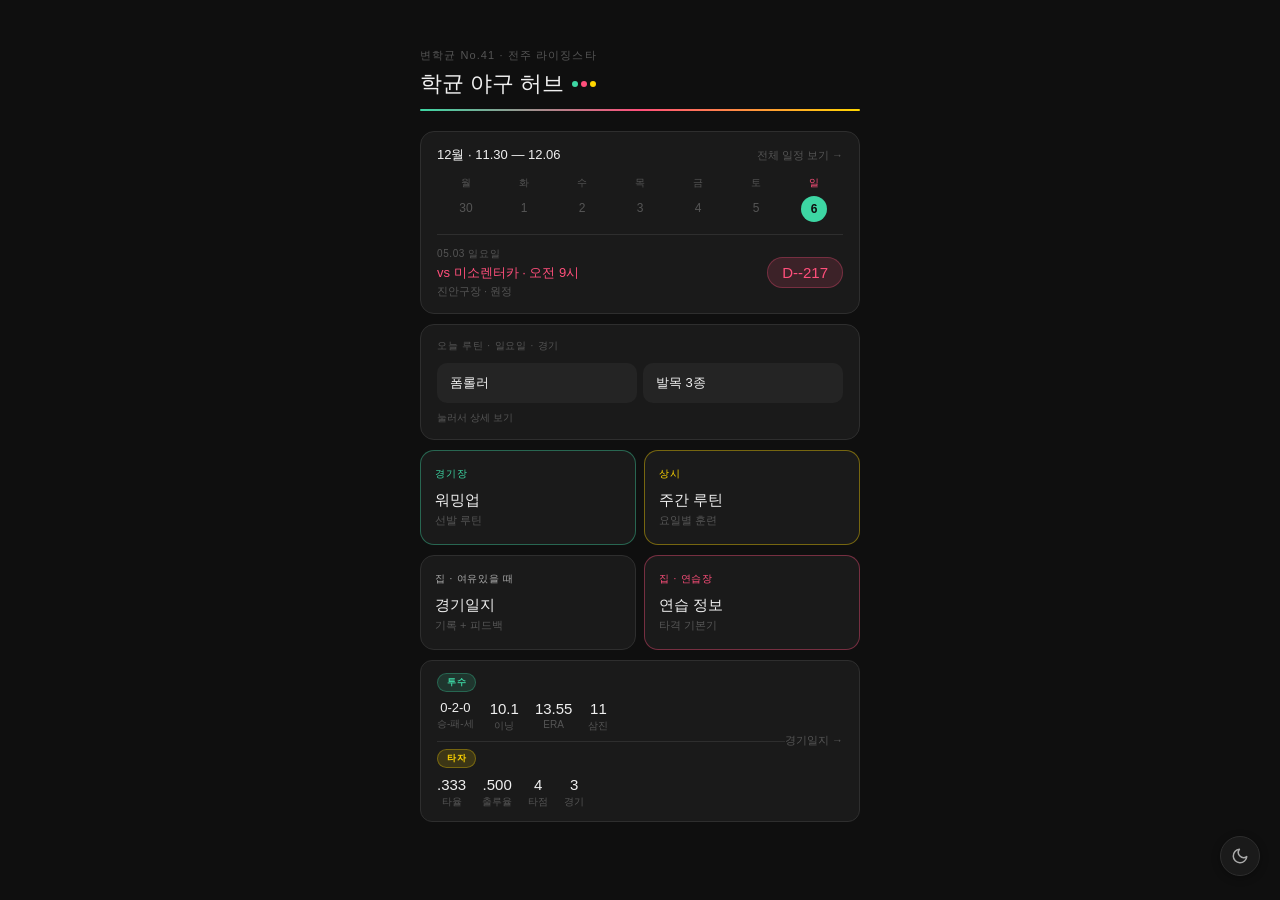
==== commit b02d9427: "Add files via upload" ====
--- a/index.html
+++ b/index.html
@@ -10,7 +10,7 @@
 </script>
 <link rel="stylesheet" href="style.css">
 <meta name="viewport" content="width=device-width, initial-scale=1.0, maximum-scale=1.0">
-<title>학균 야구 허브</title>
+<title>The Clubhouse</title>
 <style>
 /* ── index 전용 ── */
 .header { margin-bottom: 20px; }
@@ -22,17 +22,17 @@
 .cal-link:hover { color: var(--text2); }
 .cal-days-label { display: grid; grid-template-columns: repeat(7, 1fr); text-align: center; margin-bottom: 6px; }
 .cal-days-label span { font-size: 10px; color: var(--text3); }
-.cal-days-label span.sun { color: var(--pink); }
+.cal-days-label span.sun { color: #FF4F7B; }
 .cal-days { display: grid; grid-template-columns: repeat(7, 1fr); text-align: center; }
 .cal-day { font-size: 12px; color: var(--text3); padding: 5px 0; }
 .cal-day.today {
-  background: var(--mint); color: var(--bg);
+  background: #3DD6A3; color: var(--bg);
   font-weight: 600; border-radius: 50%;
   width: 26px; height: 26px;
   display: flex; align-items: center; justify-content: center; margin: 0 auto;
 }
 .cal-day.game-day {
-  border: 1.5px solid var(--pink); color: var(--pink);
+  border: 1.5px solid #FF4F7B; color: #FF4F7B;
   font-weight: 600; border-radius: 50%;
   width: 26px; height: 26px;
   display: flex; align-items: center; justify-content: center; margin: 0 auto;
@@ -41,12 +41,12 @@
 .next-game { display: flex; justify-content: space-between; align-items: center; }
 .next-game-info { }
 .next-game-label { font-size: 10px; color: var(--text3); letter-spacing: 0.06em; margin-bottom: 3px; }
-.next-game-main { font-size: 13px; font-weight: 500; color: var(--pink); margin-bottom: 2px; }
+.next-game-main { font-size: 13px; font-weight: 500; color: #FF4F7B; margin-bottom: 2px; }
 .next-game-sub { font-size: 11px; color: var(--text3); }
 .dday-badge {
   background: rgba(255,79,123,0.15); border: 0.5px solid rgba(255,79,123,0.3);
   border-radius: 20px; padding: 6px 14px;
-  font-size: 15px; font-weight: 500; color: var(--pink);
+  font-size: 15px; font-weight: 500; color: #FF4F7B;
 }
 
 .routine-label { font-size: 10px; color: var(--text3); letter-spacing: 0.08em; margin-bottom: 10px; }
@@ -71,10 +71,12 @@
 .menu-card.gray   { border-color: var(--border); }
 .menu-card.pink   { border-color: rgba(255,79,123,0.4); }
 .menu-tag { font-size: 10px; letter-spacing: 0.08em; margin-bottom: 10px; }
-.menu-tag.mint   { color: var(--mint); }
-.menu-tag.yellow { color: var(--yellow); }
+.menu-tag.mint   { color: #3DD6A3; }
+[data-theme="light"] .menu-tag.mint { color: #00B87A; }
+.menu-tag.yellow { color: #FFD600; }
+[data-theme="light"] .menu-tag.yellow { color: #F59B00; }
 .menu-tag.gray   { color: var(--text2); }
-.menu-tag.pink   { color: var(--pink); }
+.menu-tag.pink   { color: #FF4F7B; }
 .menu-name { font-size: 15px; font-weight: 500; color: var(--text); margin-bottom: 3px; }
 .menu-desc { font-size: 11px; color: var(--text3); }
 
@@ -88,8 +90,10 @@
 .season-stats { display: flex; gap: 16px; }
 .season-item { text-align: center; }
 .season-val { font-size: 15px; font-weight: 500; color: var(--text); }
-.season-val.mint   { color: var(--mint); }
-.season-val.yellow { color: var(--yellow); }
+.season-val.mint   { color: #3DD6A3; }
+[data-theme="light"] .season-val.mint { color: #00B87A; }
+.season-val.yellow { color: #FFD600; }
+[data-theme="light"] .season-val.yellow { color: #F59B00; }
 .season-lbl { font-size: 10px; color: var(--text3); margin-top: 2px; }
 .season-link { font-size: 11px; color: var(--text3); }
 </style>
@@ -151,7 +155,7 @@
   </a>
 </div>
 <div class="menu-grid">
-  <a class="menu-card gray" href="gamelog.html" style="border-color:rgba(240,240,240,0.2);">
+  <a class="menu-card gray border-gray" href="gamelog.html">
     <p class="menu-tag gray">집 · 여유있을 때</p>
     <p class="menu-name">경기일지</p>
     <p class="menu-desc">기록 + 피드백</p>
@@ -299,18 +303,18 @@
   const iv = tO/3;
   const era = iv>0?(tER/iv*7):null;
   const eraFmt = era!==null?era.toFixed(2):'-';
-  const eraC = era!==null?(era<=5?'var(--mint)':era<=8?'var(--yellow)':'var(--pink)'):'var(--text)';
+  const eraC = era!==null?(era<=5?'text-mint':era<=8?'text-yellow':'text-pink'):'';
   const innFmt = `${Math.floor(tO/3)}.${tO%3}`;
 
   document.getElementById('season-stats-p').innerHTML = `
     <div style="display:flex;align-items:center;gap:4px;margin-bottom:8px;">
-      <span style="font-size:9px;color:var(--mint);letter-spacing:0.06em;border:0.5px solid rgba(61,214,163,0.3);border-radius:10px;padding:1px 6px;">투수</span>
+      <span class="badge badge-mint" style="font-size:9px;letter-spacing:0.06em;">투수</span>
     </div>
     <div class="season-stats">
       <div class="season-item"><div class="season-val" style="font-size:13px;">${W}-${L}-${S}</div><div class="season-lbl">승-패-세</div></div>
       <div class="season-item"><div class="season-val">${innFmt}</div><div class="season-lbl">이닝</div></div>
-      <div class="season-item"><div class="season-val" style="color:${eraC};">${eraFmt}</div><div class="season-lbl">ERA</div></div>
-      <div class="season-item"><div class="season-val" style="color:var(--mint);">${tSO}</div><div class="season-lbl">삼진</div></div>
+      <div class="season-item"><div class="season-val ${eraC}">${eraFmt}</div><div class="season-lbl">ERA</div></div>
+      <div class="season-item"><div class="season-val text-mint">${tSO}</div><div class="season-lbl">삼진</div></div>
     </div>
   `;
 
@@ -328,16 +332,16 @@
   const obp = (tAB+tBB+tHBP)>0?(tH+tBB+tHBP)/(tAB+tBB+tHBP):null;
   const tb = tH+t2B+t3B*2+tHR*3;
   const slg = tAB>0?tb/tAB:null;
-  const avgC = avg===null?'var(--text)':avg>=0.400?'var(--mint)':avg>=0.300?'var(--yellow)':'var(--pink)';
-  const obpC = obp===null?'var(--text)':obp>=0.500?'var(--mint)':obp>=0.400?'var(--yellow)':'var(--pink)';
+  const avgC = avg===null?'':avg>=0.400?'text-mint':avg>=0.300?'text-yellow':'text-pink';
+  const obpC = obp===null?'':obp>=0.500?'text-mint':obp>=0.400?'text-yellow':'text-pink';
 
   document.getElementById('season-stats-b').innerHTML = `
     <div style="display:flex;align-items:center;gap:4px;margin-bottom:8px;">
-      <span style="font-size:9px;color:var(--yellow);letter-spacing:0.06em;border:0.5px solid rgba(255,214,0,0.3);border-radius:10px;padding:1px 6px;">타자</span>
+      <span class="badge badge-yellow" style="font-size:9px;letter-spacing:0.06em;">타자</span>
     </div>
     <div class="season-stats">
-      <div class="season-item"><div class="season-val" style="color:${avgC};">${fmtRate(avg)}</div><div class="season-lbl">타율</div></div>
-      <div class="season-item"><div class="season-val" style="color:${obpC};">${fmtRate(obp)}</div><div class="season-lbl">출루율</div></div>
+      <div class="season-item"><div class="season-val ${avgC}">${fmtRate(avg)}</div><div class="season-lbl">타율</div></div>
+      <div class="season-item"><div class="season-val ${obpC}">${fmtRate(obp)}</div><div class="season-lbl">출루율</div></div>
       <div class="season-item"><div class="season-val">${tRBI}</div><div class="season-lbl">타점</div></div>
       <div class="season-item"><div class="season-val">${bg.length}</div><div class="season-lbl">경기</div></div>
     </div>
@@ -351,7 +355,7 @@
   document.getElementById('popup-sets').textContent = item.sets || '';
   document.getElementById('popup-points').innerHTML = (item.points||[]).map(p => `
     <div class="popup-point">
-      <div class="popup-dot"></div>
+      <div class="popup-dot text-mint"></div>
       <p>${p}</p>
     </div>
   `).join('');
--- a/style.css
+++ b/style.css
@@ -1,5 +1,17 @@
 /* =============================================
-   style.css — 학균 야구 기록 공통 스타일
+   style.css — The Clubhouse 공통 스타일
+   =============================================
+
+   ── 배지 매핑 참조표 ──
+   .badge-win          → badge badge-mint    (승)
+   .badge-lose         → badge badge-pink    (패)
+   .badge-draw         → badge badge-yellow  (무)
+   .badge-nd           → badge badge-gray    (ND)
+   .badge-home         → badge badge-mint    (홈)
+   .badge-away         → badge badge-gray    (원정)
+   .badge-next         → badge badge-pink    (다음 경기)
+   .badge-participated → badge badge-mint    (참여)
+   (신규) 미참여        → badge badge-pink    (불참)
    ============================================= */
 
 /* ── 1. CSS 변수 (다크 기본) ── */
@@ -11,9 +23,6 @@
   --text: #f0f0f0;
   --text2: #aaa;
   --text3: #555;
-  --mint: #3DD6A3;
-  --pink: #FF4F7B;
-  --yellow: #FFD600;
   --overlay: rgba(0, 0, 0, 0.75);
 }
 
@@ -21,17 +30,12 @@
 [data-theme="light"] {
   --bg: #f5f5f5;
   --bg2: #ffffff;
-  --bg3: #ebebeb;
+  --bg3: #f1f1f1;
   --border: #ddd;
   --text: #111111;
   --text2: #555;
   --text3: #999;
   --overlay: rgba(0, 0, 0, 0.4);
-  /* 옐로우: 단독 텍스트는 오렌지골드, 배지 텍스트는 황갈색 */
-  --yellow-text: #F59B00;
-  --yellow-badge-text: #8B6500;
-  /* 민트: 라이트에서 에메랄드 그린으로 */
-  --mint: #00B87A;
 }
 
 /* ── 3. 리셋 & 베이스 ── */
@@ -77,20 +81,21 @@
   color: var(--text);
 }
 
+/* 점 3개 & 그라디언트 바 — 고정 하드코딩 */
 .dots { display: flex; gap: 3px; align-items: center; }
 .dot { width: 6px; height: 6px; border-radius: 50%; }
-.dot-mint  { background: var(--mint); }
-.dot-pink  { background: var(--pink); }
-.dot-yellow { background: var(--yellow); }
+.dot-mint   { background: #3DD6A3; }
+.dot-pink   { background: #FF4F7B; }
+.dot-yellow { background: #FFD600; }
 
 .gradient-bar {
   height: 2px;
-  background: linear-gradient(90deg, var(--mint), var(--pink), var(--yellow));
+  background: linear-gradient(90deg, #3DD6A3, #FF4F7B, #FFD600);
   border-radius: 2px;
   margin-bottom: 20px;
 }
 
-/* ── 5. 섹션 레이블 (구 month-label / category-label / games-label 통일) ── */
+/* ── 5. 섹션 레이블 ── */
 .section-label {
   font-size: 10px;
   color: var(--text3);
@@ -116,15 +121,7 @@
   padding: 2px 9px;
   border-radius: 20px;
 }
-.badge-win  { background: rgba(61,214,163,0.15);  color: var(--mint);   border: 0.5px solid rgba(61,214,163,0.3); }
-.badge-lose { background: rgba(255,79,123,0.15);  color: var(--pink);   border: 0.5px solid rgba(255,79,123,0.3); }
-.badge-draw { background: rgba(255,214,0,0.15);   color: var(--yellow); border: 0.5px solid rgba(255,214,0,0.3); }
-[data-theme="light"] .badge-draw { background: rgba(255,214,0,0.25); color: var(--yellow-badge-text); border-color: rgba(255,214,0,0.6); }
-.badge-nd   { background: rgba(170,170,170,0.1);  color: var(--text2);  border: 0.5px solid rgba(170,170,170,0.2); }
-.badge-home { background: rgba(61,214,163,0.12);  color: var(--mint);   border: 0.5px solid rgba(61,214,163,0.3); }
-.badge-away { background: rgba(170,170,170,0.1);  color: var(--text3);  border: 0.5px solid rgba(170,170,170,0.2); }
-.badge-next { background: rgba(255,79,123,0.15);  color: var(--pink);   border: 0.5px solid rgba(255,79,123,0.3); }
-.badge-participated { background: rgba(61,214,163,0.1); color: var(--mint); border: 0.5px solid rgba(61,214,163,0.2); }
+/* 구버전 .badge-win/.badge-lose 등 삭제 — 유틸 클래스(badge-mint 등) 사용 */
 
 /* ── 8. 체브론 ── */
 .chevron { font-size: 11px; color: var(--text3); transition: transform 0.2s; }
@@ -151,10 +148,10 @@
   max-width: 90vw;
 }
 .popup-name  { font-size: 15px; font-weight: 500; color: var(--text);  margin-bottom: 4px; }
-.popup-sets  { font-size: 12px; color: var(--mint);  margin-bottom: 14px; }
+.popup-sets  { font-size: 12px; color: var(--text2); margin-bottom: 14px; }
 .popup-points { display: flex; flex-direction: column; gap: 7px; margin-bottom: 16px; }
 .popup-point { display: flex; gap: 8px; align-items: flex-start; }
-.popup-dot   { width: 4px; height: 4px; border-radius: 50%; background: var(--mint); margin-top: 6px; flex-shrink: 0; }
+.popup-dot   { width: 4px; height: 4px; border-radius: 50%; margin-top: 6px; flex-shrink: 0; }
 .popup-point p { font-size: 12px; color: var(--text2); line-height: 1.6; margin: 0; }
 .popup-close { text-align: center; cursor: pointer; font-size: 12px; color: var(--text3); }
 
@@ -180,34 +177,71 @@
 .theme-toggle:active { transform: scale(0.95); }
 .theme-toggle svg { width: 18px; height: 18px; }
 
-/* 다크 모드: 달 아이콘 표시 */
 .icon-moon { display: block; }
 .icon-sun  { display: none; }
-
-/* 라이트 모드: 태양 아이콘 표시 */
 [data-theme="light"] .icon-moon { display: none; }
 [data-theme="light"] .icon-sun  { display: block; }
 
-/* ── 11. 라이트 모드 옐로우 텍스트 오버라이드 ── */
-/* 단독 텍스트 (숫자, 라벨 등): #F59B00 오렌지골드 */
-[data-theme="light"] .text-yellow,
-[data-theme="light"] .sv.yellow,
-[data-theme="light"] .season-val.yellow,
-[data-theme="light"] .dday,
-[data-theme="light"] .key-title,
-[data-theme="light"] .next-title,
-[data-theme="light"] .note-title,
-[data-theme="light"] .detail-group-title,
-[data-theme="light"] .step-num,
-[data-theme="light"] .next-num,
-[data-theme="light"] .practice-num {
-  color: var(--yellow-text) !important;
-}
-/* 배지 텍스트: #8B6500 황갈색 */
-[data-theme="light"] .badge-nd,
-[data-theme="light"] .b-yellow,
-[data-theme="light"] .tl-badge.b-yellow {
+/* ── 11. 유틸 색 클래스 ── */
+
+/* MINT */
+.text-mint { color: #3DD6A3; }
+[data-theme="light"] .text-mint { color: #00B87A; }
+
+.badge-mint {
+  background: rgba(61,214,163,0.15);
+  color: #3DD6A3;
+  border: 0.5px solid rgba(61,214,163,0.3);
+}
+[data-theme="light"] .badge-mint {
+  background: rgba(0,184,122,0.15);
+  color: #00B87A;
+  border-color: rgba(0,184,122,0.3);
+}
+
+.border-mint { border-color: rgba(61,214,163,0.4); }
+[data-theme="light"] .border-mint { border-color: rgba(0,184,122,0.4); }
+
+/* PINK */
+.text-pink { color: #FF4F7B; }
+
+.badge-pink {
+  background: rgba(255,79,123,0.15);
+  color: #FF4F7B;
+  border: 0.5px solid rgba(255,79,123,0.3);
+}
+
+.border-pink { border-color: rgba(255,79,123,0.4); }
+
+/* YELLOW */
+.text-yellow { color: #FFD600; }
+[data-theme="light"] .text-yellow { color: #F59B00; }
+
+.badge-yellow {
+  background: rgba(255,214,0,0.15);
+  color: #FFD600;
+  border: 0.5px solid rgba(255,214,0,0.3);
+}
+[data-theme="light"] .badge-yellow {
   background: rgba(255,214,0,0.25);
-  color: var(--yellow-badge-text);
+  color: #8B6500;
   border-color: rgba(255,214,0,0.6);
 }
+
+.border-yellow { border-color: rgba(255,214,0,0.3); }
+[data-theme="light"] .border-yellow { border-color: rgba(255,214,0,0.5); }
+
+/* GRAY */
+.badge-gray {
+  background: rgba(170,170,170,0.1);
+  color: #aaa;
+  border: 0.5px solid rgba(170,170,170,0.2);
+}
+[data-theme="light"] .badge-gray {
+  background: rgba(100,100,100,0.1);
+  color: #555;
+  border-color: rgba(100,100,100,0.25);
+}
+
+.border-gray { border-color: rgba(240,240,240,0.2); }
+[data-theme="light"] .border-gray { border-color: rgba(0,0,0,0.12); }
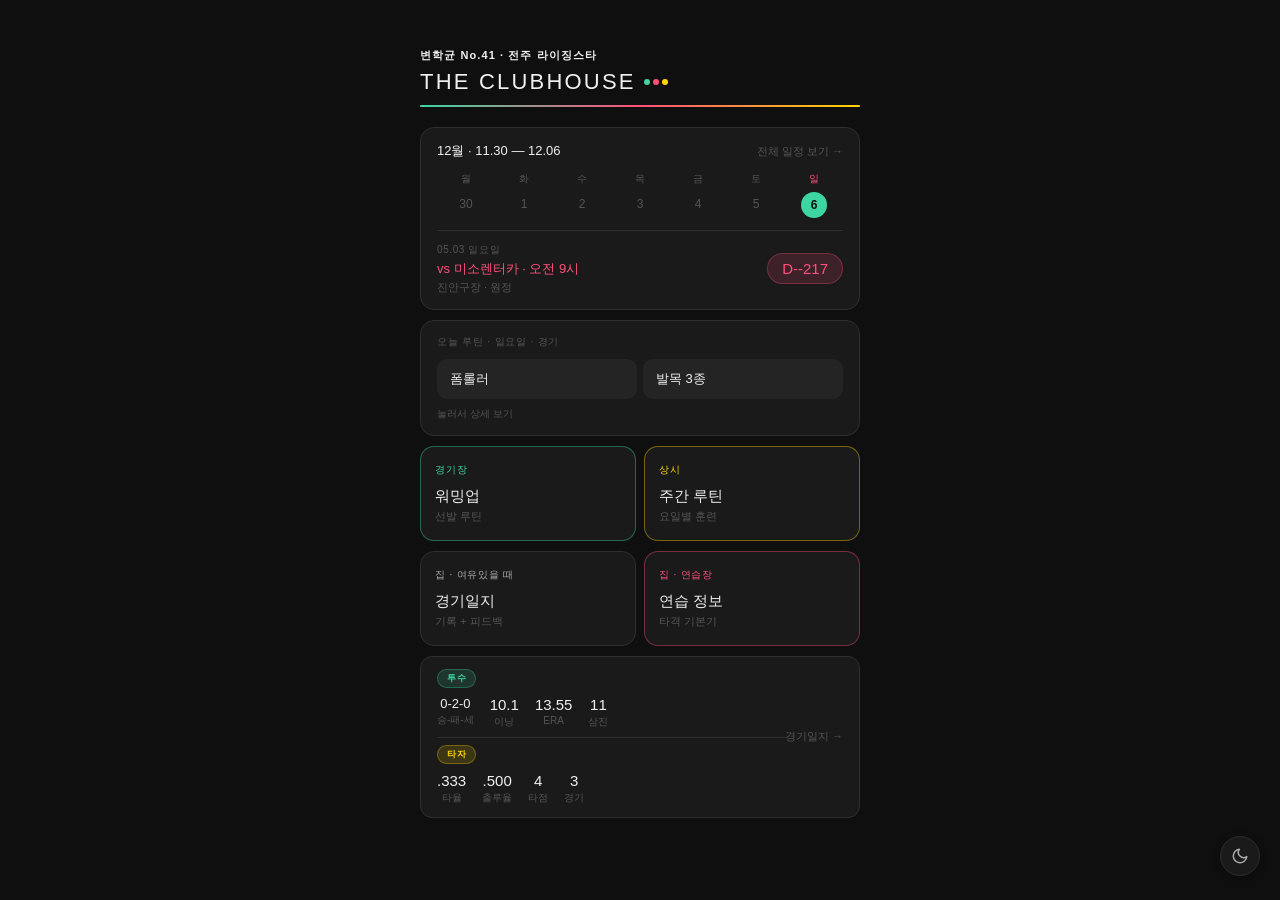
==== commit dde7ecf8: "Add files via upload" ====
--- a/index.html
+++ b/index.html
@@ -101,9 +101,9 @@
 <body>
 
 <div class="header">
-  <p class="subtitle">변학균 No.41 · 전주 라이징스타</p>
+  <p class="subtitle" style="color:var(--text);font-weight:600;">변학균 No.41 · 전주 라이징스타</p>
   <div class="title-row">
-    <h1 class="title">학균 야구 허브</h1>
+    <h1 class="title" style="letter-spacing:0.1em;">THE CLUBHOUSE</h1>
     <div class="dots">
       <div class="dot dot-mint"></div>
       <div class="dot dot-pink"></div>
@@ -303,7 +303,7 @@
   const iv = tO/3;
   const era = iv>0?(tER/iv*7):null;
   const eraFmt = era!==null?era.toFixed(2):'-';
-  const eraC = era!==null?(era<=5?'text-mint':era<=8?'text-yellow':'text-pink'):'';
+  const eraC = era!==null?(era<=6?'text-mint':era<=10?'text-yellow':'text-pink'):'';
   const innFmt = `${Math.floor(tO/3)}.${tO%3}`;
 
   document.getElementById('season-stats-p').innerHTML = `
